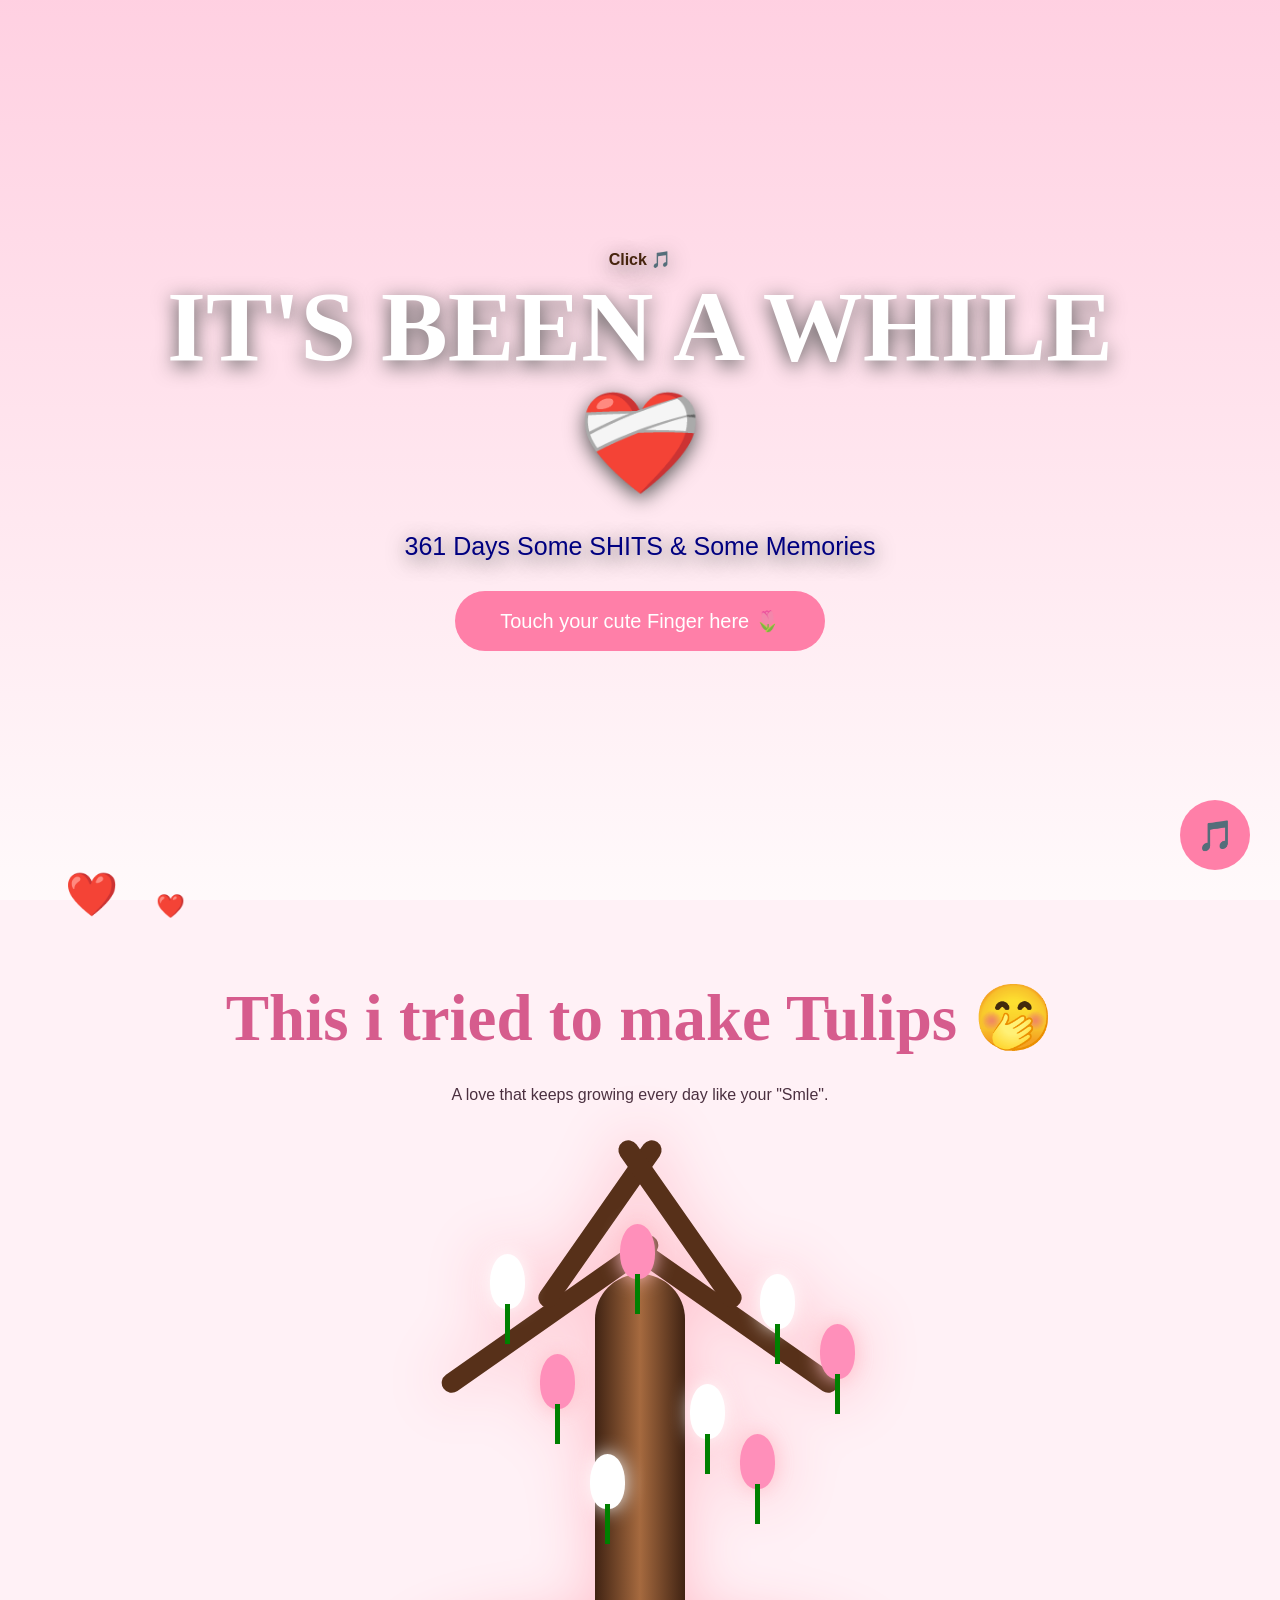
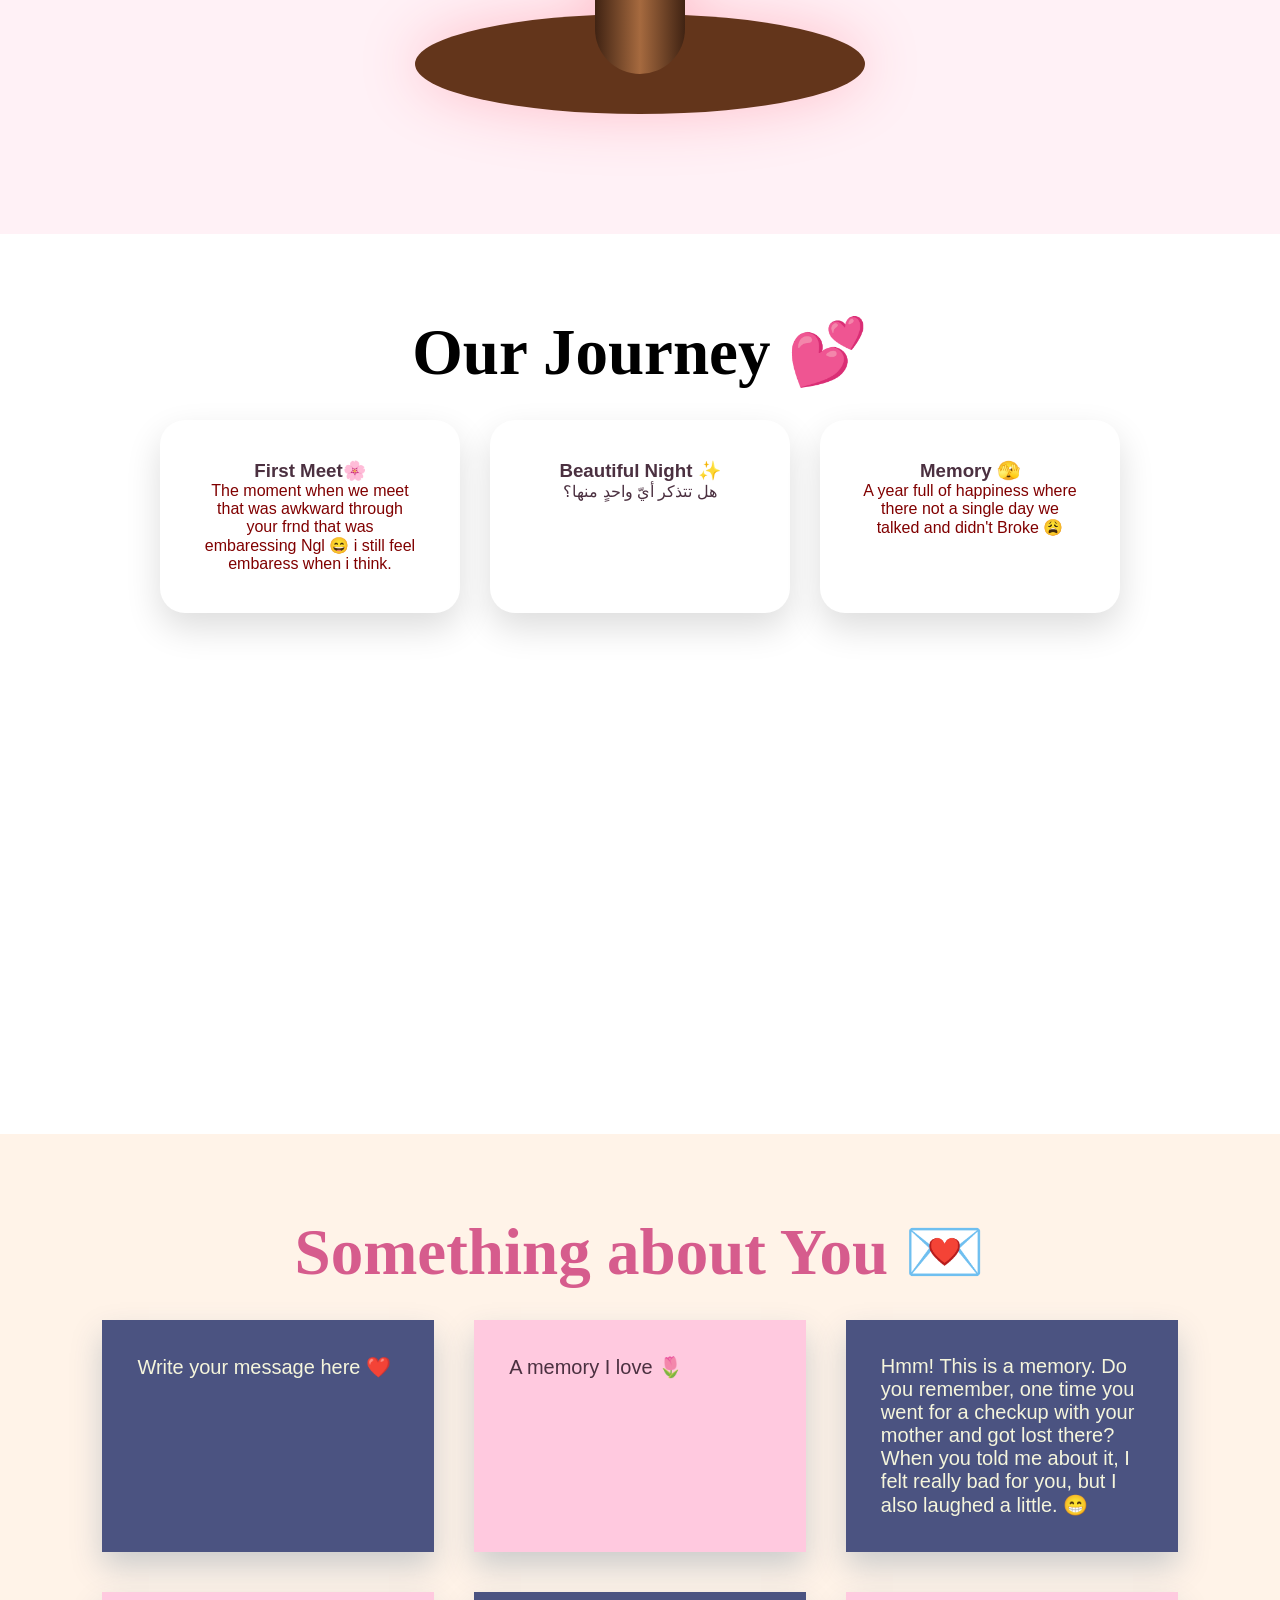
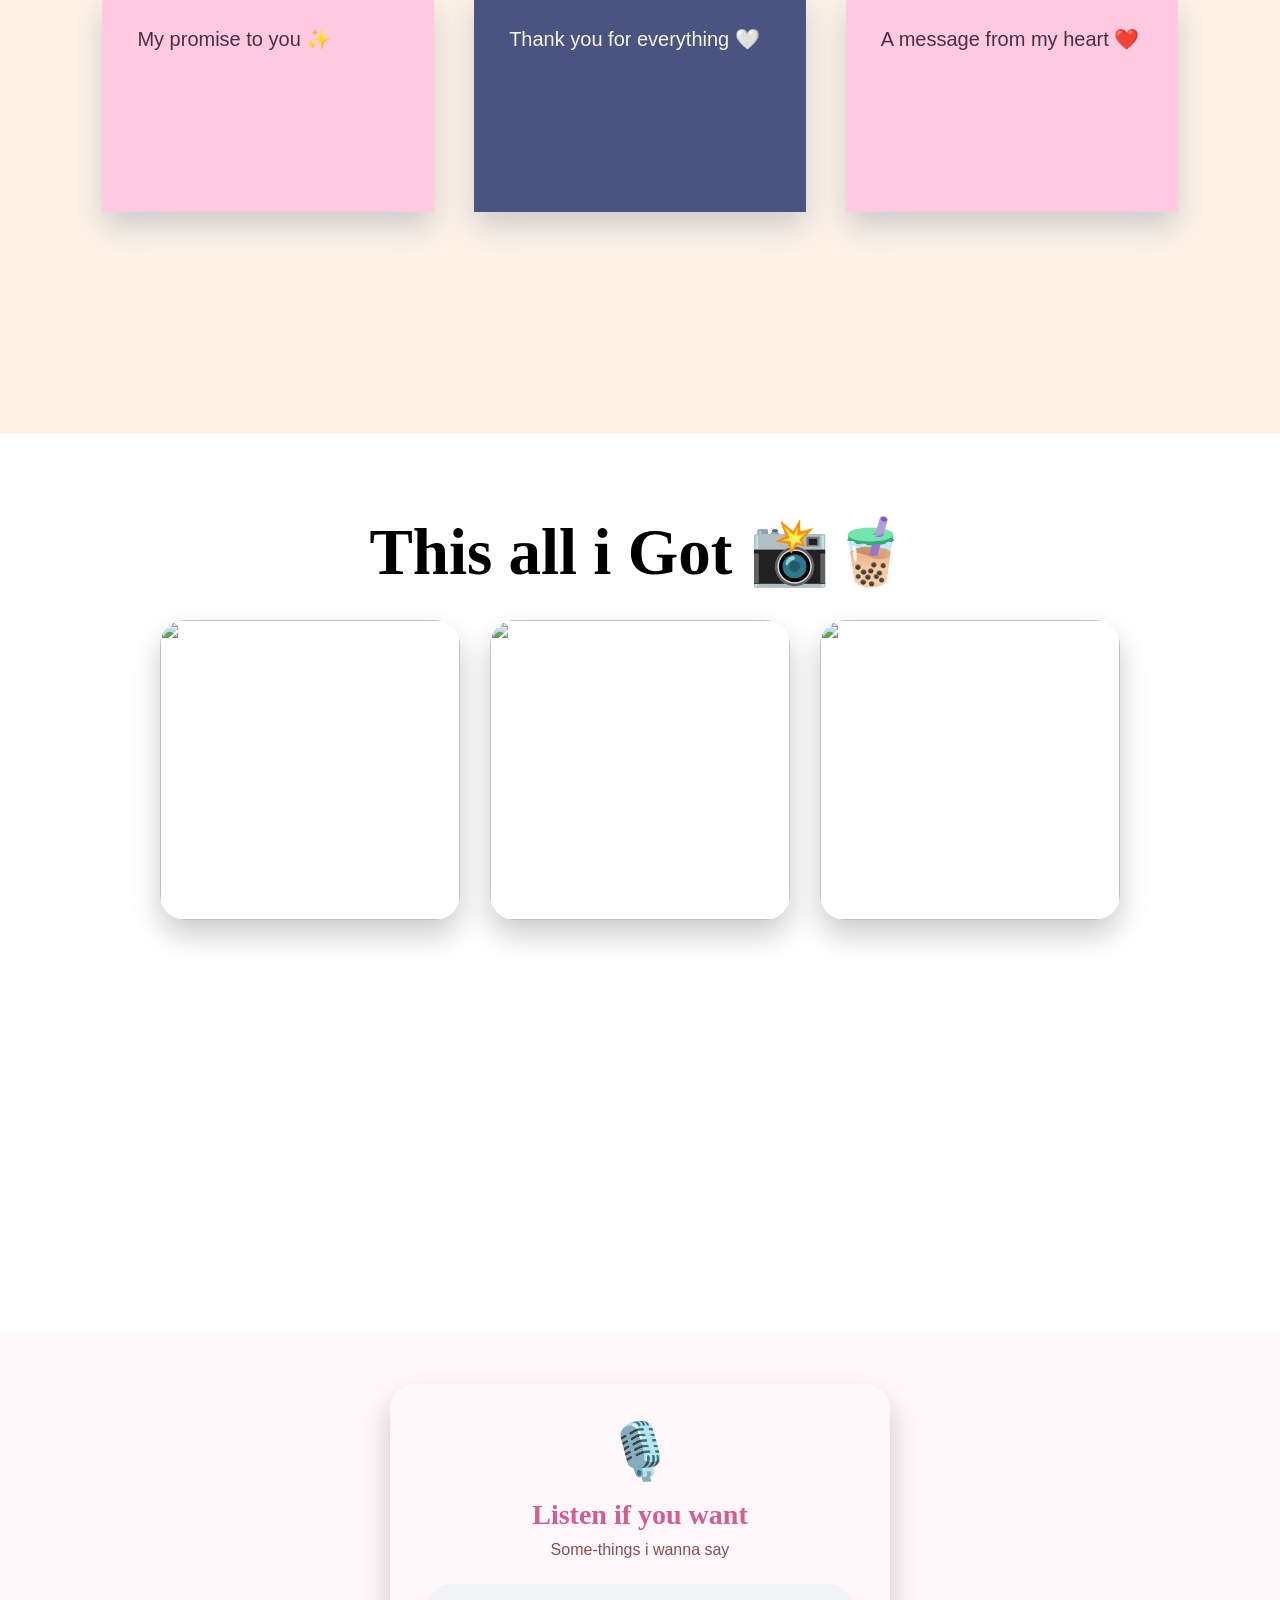
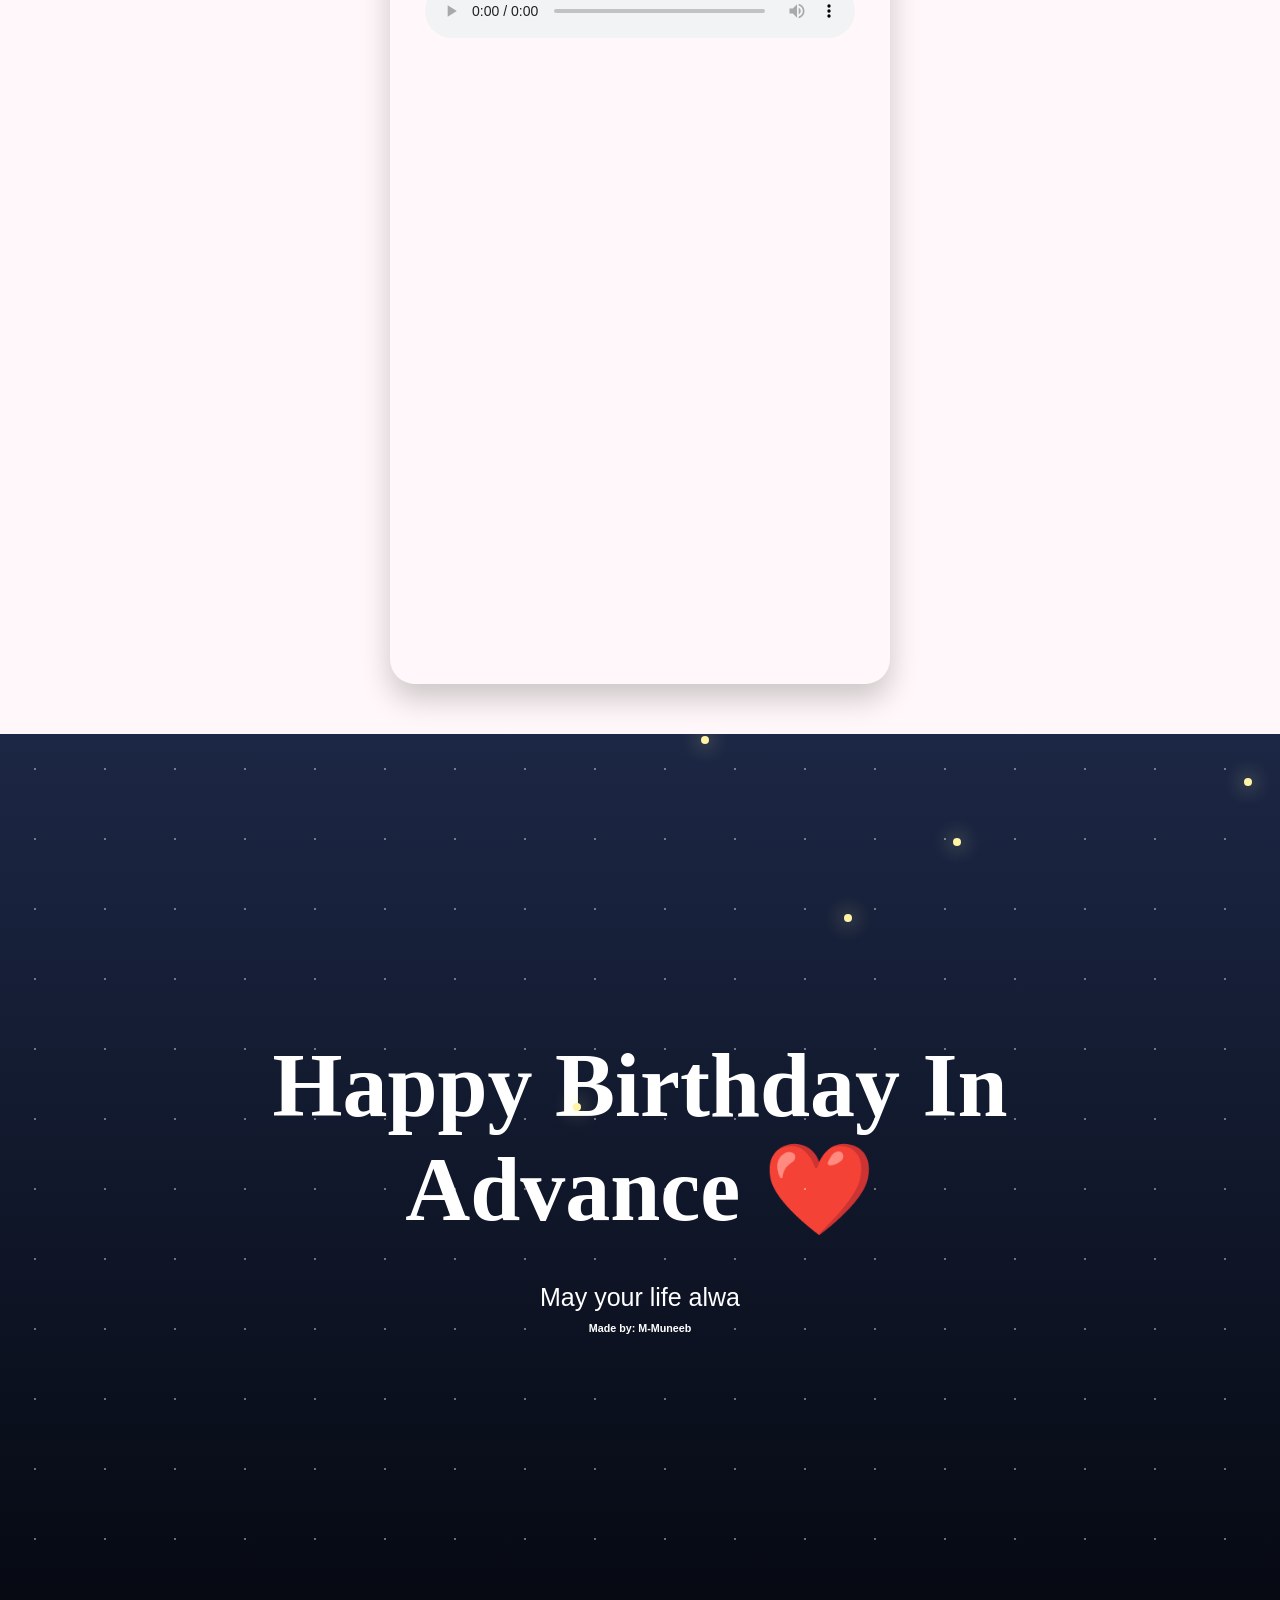
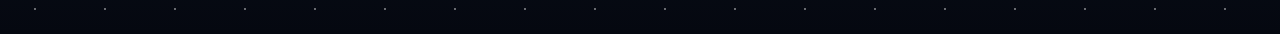
==== index.html @ 6802b2a0 "Add files via upload" ====
<!DOCTYPE html>
<html lang="en">

<head>

<meta charset="UTF-8">
<meta name="viewport" content="width=device-width, initial-scale=1.0">

<title>YOU'were MY 🫀</title>

<link rel="stylesheet" href="style.css">

</head>


<body>


<div class="petals"></div>



<section class="hero">

<div class="hero-text">
    <h4 style="color: rgb(70, 36, 13);">Click 🎵 </h4>

<h1>
IT'S BEEN A WHILE ❤️‍🩹
</h1>

<p style="color: navy;">
361 Days Some SHITS & Some Memories
</p>

<button onclick="scrollTree()">
Touch your cute Finger here 🌷
</button>

</div>

</section>





<section class="tree-section" id="tree">


<h2>
This i tried to make Tulips 🤭
</h2>

<p>
A love that keeps growing every day like your "Smle".
</p>



<div class="tree">


<div class="roots"></div>

<div class="trunk"></div>


<div class="branch b1"></div>
<div class="branch b2"></div>
<div class="branch b3"></div>
<div class="branch b4"></div>




<div class="tulips">

<div class="tulip white"></div>
<div class="tulip pink"></div>
<div class="tulip white"></div>
<div class="tulip pink"></div>
<div class="tulip white"></div>
<div class="tulip pink"></div>
<div class="tulip white"></div>
<div class="tulip pink"></div>




</div>


</div>


</section>





<section class="story">


<h2 style="color: black;">
Our Journey 💕
</h2>


<div class="cards">


<div class="card">

<h3>
First Meet🌸
</h3>

<p style="color: maroon;">
The moment when we meet that was awkward through your frnd that was embaressing Ngl 😄 i still feel embaress when i think. 
</p>

</div>



<div class="card">

<h3>
Beautiful Night ✨
</h3>

<p>
هل تتذكر أيّ واحدٍ منها؟
</p>

</div>



<div class="card">

<h3>
Memory 🫣
</h3>

<p style="color: maroon;">
A year full of happiness where there not a single day we talked and didn't Broke 😩
</p>

</div>


</div>


</section>







<section class="notes">


<h2>
Something about You 💌
</h2>



<div class="notes-area">


<div style="color: beige;" class="note" contenteditable="true">
Write your message here ❤️
</div>


<div class="note" contenteditable="true">
A memory I love 🌷
</div>


<div style="color: beige;" class="note" contenteditable="true">
Hmm! This is a memory. Do you remember, one time you went for a checkup with your mother and got lost there? When you told me about it, I felt really bad for you, but I also laughed a little.
😁
</div>


<div class="note" contenteditable="true">
My promise to you ✨
</div>


<div style="color: beige;" class="note" contenteditable="true">
Thank you for everything 🤍
</div>


<div class="note" contenteditable="true">
A message from my heart ❤️
</div>



</div>



</section>







<section class="gallery">


<h2 style="color:black ;">
This all i Got 📸🧋
</h2>


<div class="photos">


<img src="D:\PDF\me.3.png">

<img src="D:\PDF\me.1.png">

<img src="D:\PDF\me.2.png">


</div>


</section>

<section class="voice-card">
    <div class="voice-icon">🎙️</div>
    <h2>Listen if you want</h2>
    <p>Some-things i wanna say</p>

    <audio controls>
        <source src="D:\PDF\zip.mp3.mp4">
        Your browser does not support audio playback.
    </audio>
</section>





<section class="ending">


<h2>
Happy Birthday In Advance ❤️
</h2>


<p>
May your life always filled with
happiness and Growing. Gooodbye
</p>



<h6>Made by: M-Muneeb</h6>


</section>





<audio id="music" src="C:\Users\mmune\Downloads\A Man Without Love LYRICS Video Engelbert Humperdinck 1968 Moon Knight Episode 1.mp3"></audio>


<button class="music-btn" onclick="playMusic()">
🎵
</button>



<script src="script.js"></script>



</body>

</html>
---- style.css ----
*{
margin:0;
padding:0;
box-sizing:border-box;
}


html{
scroll-behavior:smooth;
}


body{

font-family:Arial,sans-serif;

background:#fff7f9;

color:#4b3040;

overflow-x:hidden;

}



section{

min-height:100vh;

padding:80px 8%;

position:relative;

overflow:hidden;

}



h1,h2{

font-family:cursive;

}



h2{

font-size:65px;

text-align:center;

color:#d65c8d;

margin-bottom:30px;

}






/* HERO */


.hero{

height:100vh;

display:flex;

align-items:center;

justify-content:center;

text-align:center;

background:

linear-gradient(
rgba(255,150,190,.4),
rgba(255,255,255,.3)
),

url("images/bg.jpg");

background-size:cover;

background-position:center;

}



.hero-text{

color:white;

text-shadow:0 5px 20px #555;

}



.hero h1{

font-size:100px;

}



.hero p{

font-size:25px;

margin:30px;

}



.hero button{

padding:18px 45px;

border:none;

border-radius:50px;

background:#ff7fa8;

color:white;

font-size:20px;

cursor:pointer;

}





/* TREE */


.tree-section{

background:#fff1f6;

text-align:center;

}



.tree{

width:600px;

height:650px;

margin:auto;

position:relative;

}




.trunk{

position:absolute;

bottom:80px;

left:50%;

transform:translateX(-50%);

width:90px;

height:400px;

background:

linear-gradient(
90deg,
#402313,
#a66a3f,
#402313
);

border-radius:50px;

}



.roots{

position:absolute;

bottom:40px;

left:50%;

transform:translateX(-50%);

width:450px;

height:100px;

background:#63351b;

border-radius:50%;

}





.branch{

position:absolute;

height:20px;

background:#573019;

border-radius:20px;

}



.b1{

width:260px;

left:80px;

bottom:430px;

transform:rotate(-35deg);

}



.b2{

width:260px;

right:80px;

bottom:430px;

transform:rotate(35deg);

}



.b3{

width:200px;

left:160px;

bottom:520px;

transform:rotate(-55deg);

}



.b4{

width:200px;

right:160px;

bottom:520px;

transform:rotate(55deg);

}






/* TULIPS */


.tulips .tulip{

position:absolute;

width:35px;

height:55px;

border-radius:

50% 50% 45% 45%;

animation:bloom 3s infinite alternate;

}



.tulip::after{

content:"";

position:absolute;

bottom:-35px;

left:15px;

height:40px;

width:5px;

background:green;

}





.white{

background:white;

box-shadow:0 0 20px white;

}



.pink{

background:#ff8fba;

box-shadow:0 0 20px pink;

}





.tulip:nth-child(1){

top:150px;

left:150px;

}


.tulip:nth-child(2){

top:120px;

left:280px;

}


.tulip:nth-child(3){

top:170px;

left:420px;

}


.tulip:nth-child(4){

top:250px;

left:200px;

}


.tulip:nth-child(5){

top:280px;

left:350px;

}


.tulip:nth-child(6){

top:220px;

left:480px;

}


.tulip:nth-child(7){

top:350px;

left:250px;

}


.tulip:nth-child(8){

top:330px;

left:400px;

}





@keyframes bloom{

from{

transform:scale(.7);

}

to{

transform:scale(1.15);

}

}






/* STORY */


.story{

background:white;

}



.cards{

display:flex;

justify-content:center;

gap:30px;

flex-wrap:wrap;

}



.card{

width:300px;

padding:40px;

background:#fff;

border-radius:25px;

box-shadow:0 15px 35px #ddd;

text-align:center;

}





/* NOTES */


.notes{

background:#fff3e8;

}



.notes-area{

display:grid;

grid-template-columns:repeat(3,1fr);

gap:40px;

}



.note{

min-height:220px;

padding:35px;

background:#4b5381;

font-size:20px;

box-shadow:0 15px 30px #cccccc;

transform:rotate(-3deg);

}



.note:nth-child(even){

background:#ffc9df;

transform:rotate(3deg);

}






/* GALLERY */


.gallery{

background:white;

}



.photos{

display:flex;

justify-content:center;

gap:30px;

flex-wrap:wrap;

}



.photos img{

width:300px;

height:300px;

object-fit:cover;

border-radius:25px;

box-shadow:0 15px 30px #ccc;

}






/* ENDING */


.ending{

background:

linear-gradient(
#1c2745,
#050810
);

color:white;

display:flex;

flex-direction:column;

align-items:center;

justify-content:center;

text-align:center;

}



.ending h2{

color:white;

font-size:90px;

}



.ending p{
  

font-size:25px;

max-width:800px;

line-height:2;

}

.ending p1{
   color:rgb(116, 62, 62) ;

font-size:25px;

max-width:800px;

line-height:2;

}





.music-btn{

position:fixed;

bottom:30px;

right:30px;

width:70px;

height:70px;

border:none;

border-radius:50%;

background:#ff7fa8;

color:white;

font-size:30px;

cursor:pointer;

}



@media(max-width:700px){


.hero h1{

font-size:55px;

}


.tree{

transform:scale(.7);

}


.notes-area{

grid-template-columns:1fr;

}


}
/* =========================
PART 5 — EXTRA EFFECT CSS
PASTE AT END OF style.css
========================= */


.petal{

position:fixed;

top:-30px;

width:20px;

height:25px;

background:

linear-gradient(
135deg,
#ffffff,
#ff9fc5
);

border-radius:

80% 20% 80% 20%;

z-index:20;

pointer-events:none;

animation:

fallPetal linear forwards;

}



@keyframes fallPetal{


0%{

transform:

translateY(-50px)
rotate(0deg);

opacity:1;

}



100%{

transform:

translateY(110vh)
rotate(720deg);

opacity:0;

}


}






@keyframes heartUp{


0%{

transform:

translateY(0)
scale(.5);

opacity:0;

}



20%{

opacity:1;

}



100%{

transform:

translateY(-110vh)
scale(1.5);

opacity:0;

}


}






.card:hover{

transform:

translateY(-15px)
scale(1.05);

transition:.5s;

}





.note:hover{

transform:

translateY(-15px)
rotate(0deg);

transition:.5s;

}





.photos img:hover{

transform:

scale(1.08);

transition:.5s;

box-shadow:

0 0 40px pink;

}





.tree{

animation:

treeMove 5s infinite alternate;

transform-origin:bottom;

}



@keyframes treeMove{


from{

transform:rotate(-1deg);

}



to{

transform:rotate(1deg);

}


}






.ending h2{

animation:

glowText 3s infinite;

}



@keyframes glowText{


0%{

text-shadow:

0 0 10px pink;

}



50%{

text-shadow:

0 0 40px white,
0 0 70px pink;

}



100%{

text-shadow:

0 0 10px pink;

}


}





.hero button{

animation:

pulse 2s infinite;

}



@keyframes pulse{


0%{

box-shadow:

0 0 0 0 rgba(255,120,160,.7);

}



70%{

box-shadow:

0 0 0 25px rgba(255,120,160,0);

}



100%{

box-shadow:

0 0 0 0 rgba(255,120,160,0);

}


}
/* =========================
PART 7 — GALLERY + ROMANTIC EFFECT CSS
PASTE AT END OF style.css
========================= */



.image-viewer{

position:fixed;

top:0;

left:0;

width:100%;

height:100%;

background:

rgba(0,0,0,.85);

display:flex;

align-items:center;

justify-content:center;

z-index:1000;

}



.image-viewer img{

max-width:80%;

max-height:80%;

border-radius:30px;

box-shadow:

0 0 50px pink;

animation:

zoomImage .5s;

}



.image-viewer span{

position:absolute;

top:40px;

right:50px;

font-size:50px;

color:white;

cursor:pointer;

}





@keyframes zoomImage{


from{

transform:scale(.5);

opacity:0;

}



to{

transform:scale(1);

opacity:1;

}


}








/* =========================
   FIREFLY EFFECT
========================= */


.firefly{

position:absolute;

width:8px;

height:8px;

background:#fff3a6;

border-radius:50%;

box-shadow:

0 0 20px #fff3a6;

animation:

fly 6s infinite;

}



@keyframes fly{


0%{

transform:

translate(0,0);

opacity:.2;

}



50%{

opacity:1;

}



100%{

transform:

translate(100px,-200px);

opacity:0;

}


}








/* =========================
   STARS
========================= */


.ending::before{

content:"";

position:absolute;

inset:0;

background-image:

radial-gradient(
white 1px,
transparent 1px
);

background-size:

70px 70px;

opacity:.4;

animation:

stars 20s linear infinite;

}



@keyframes stars{


from{

background-position:0 0;

}



to{

background-position:300px 300px;

}


}






/* =========================
   MOBILE GALLERY
========================= */


@media(max-width:700px){


.image-viewer img{

max-width:95%;

}



.image-viewer span{

right:20px;

top:20px;

font-size:35px;

}


}
.voice-card {
    width: 80%;
    max-width: 500px;
    margin: 50px auto;
    padding: 35px;
    text-align: center;

    background: linear-gradient(135deg, z#33ad4d, #508541);
    color: rgb(131, 58, 58);

    border-radius: 25px;
    box-shadow: 0 15px 30px rgba(0,0,0,0.2);

    transition: transform 0.3s ease;
}

.voice-card:hover {
    transform: translateY(-8px);
}

.voice-icon {
    font-size: 55px;
    margin-bottom: 15px;
}

.voice-card h2 {
    font-size: 28px;
    margin-bottom: 10px;
}

.voice-card p {
    font-size: 16px;
    opacity: 0.9;
    margin-bottom: 25px;
}

.voice-card audio {
    width: 100%;
    border-radius: 15px;
}
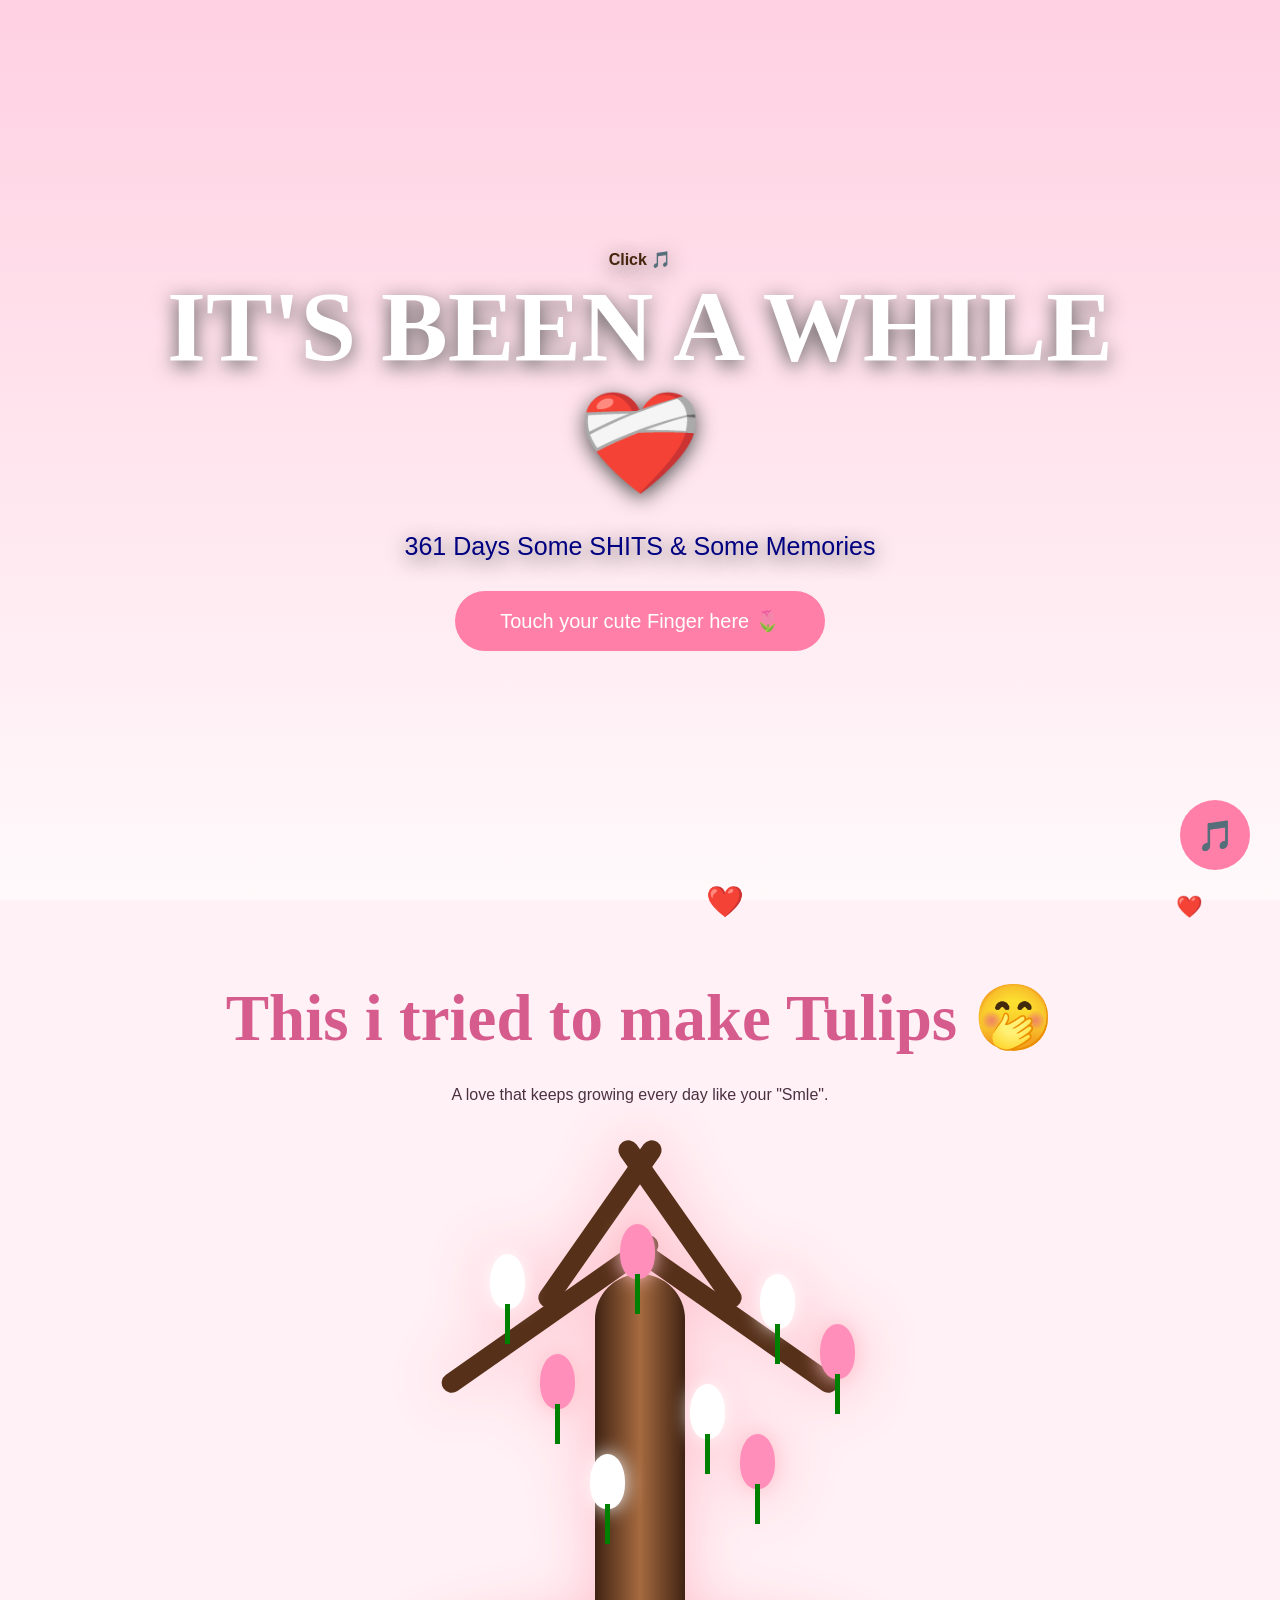
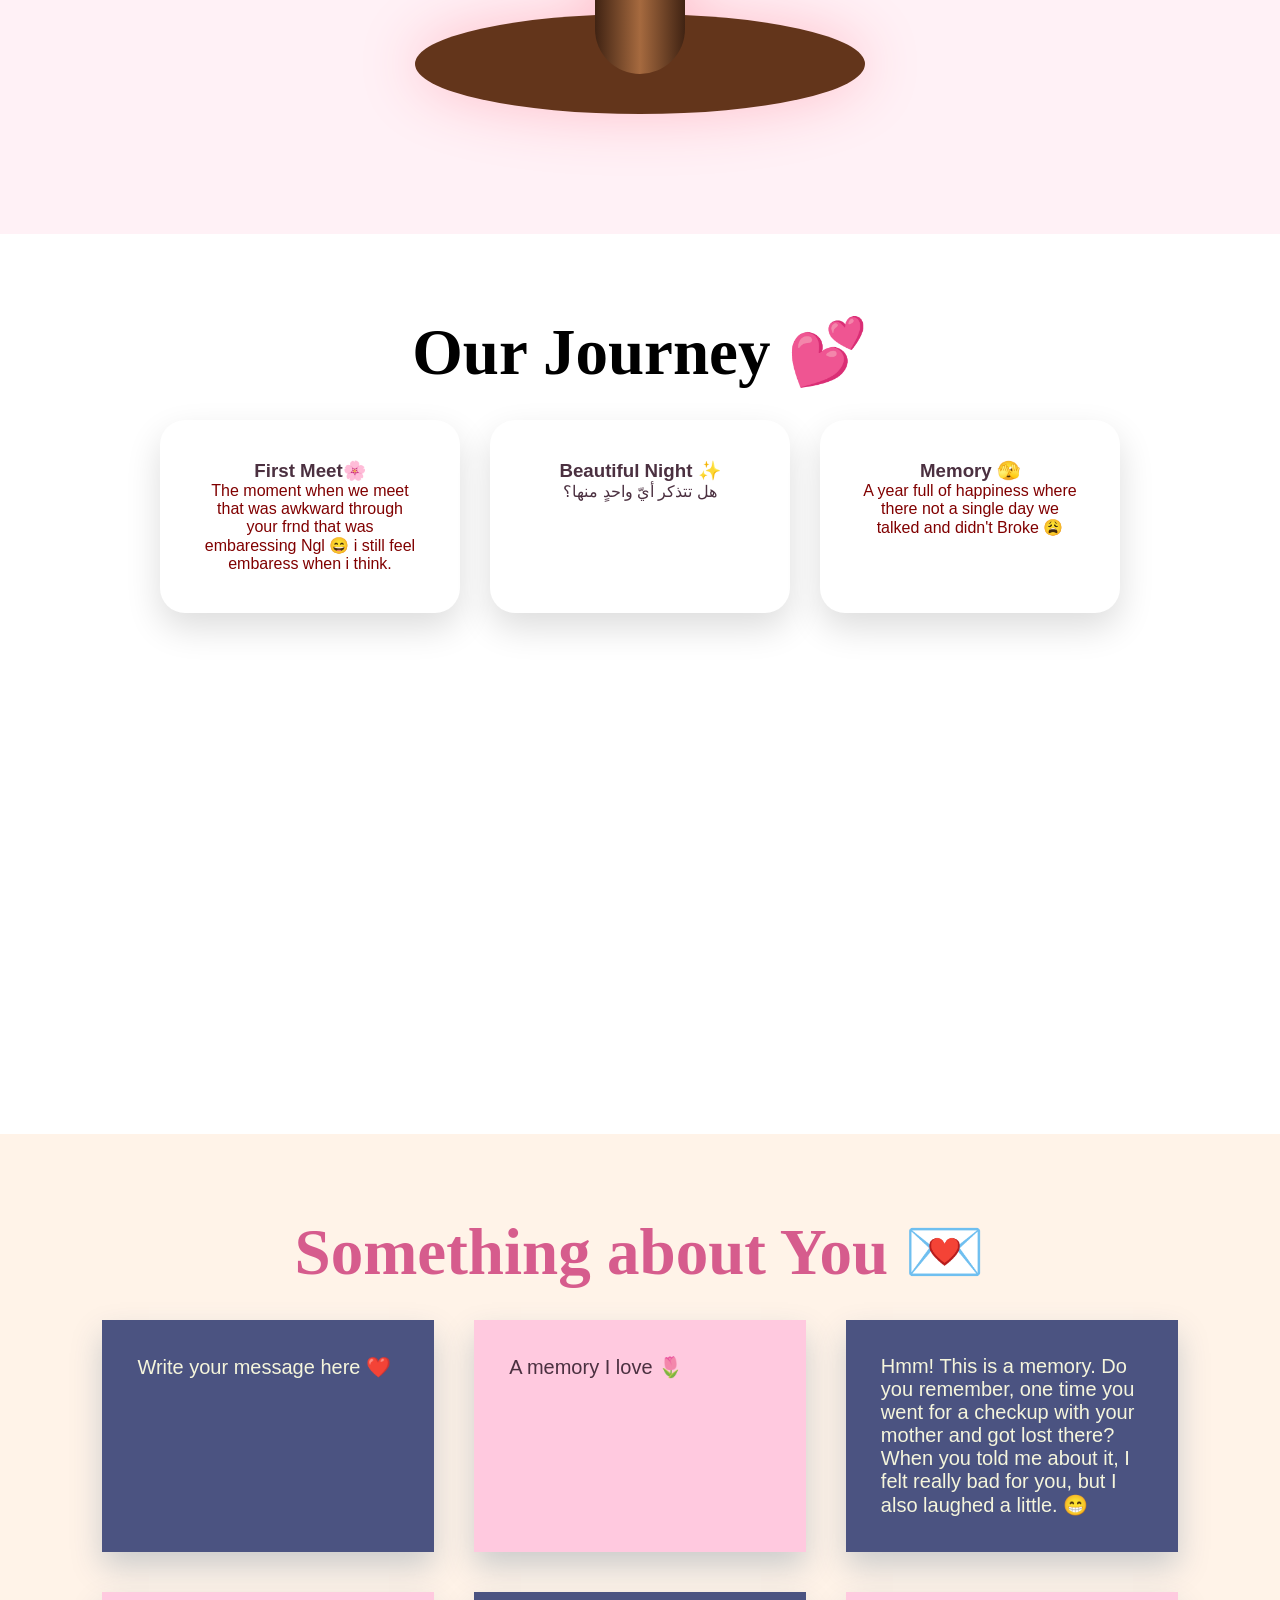
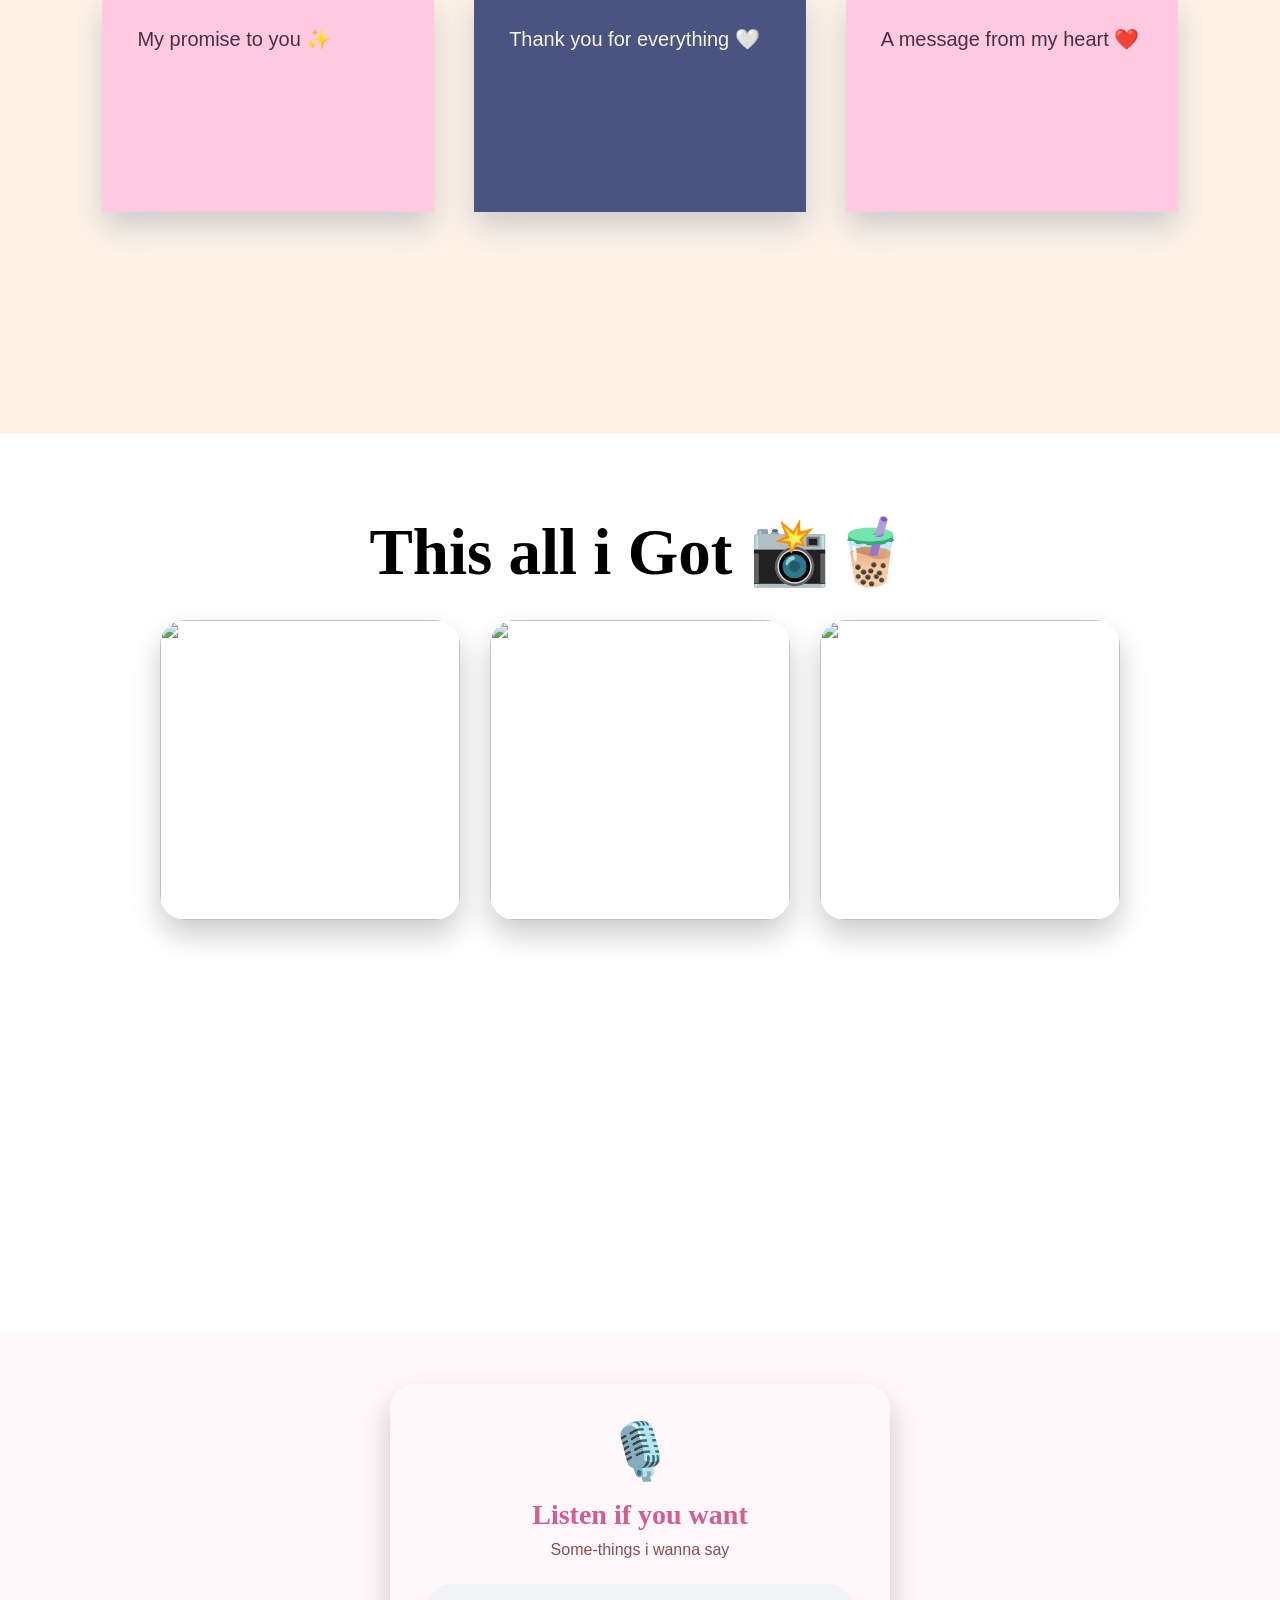
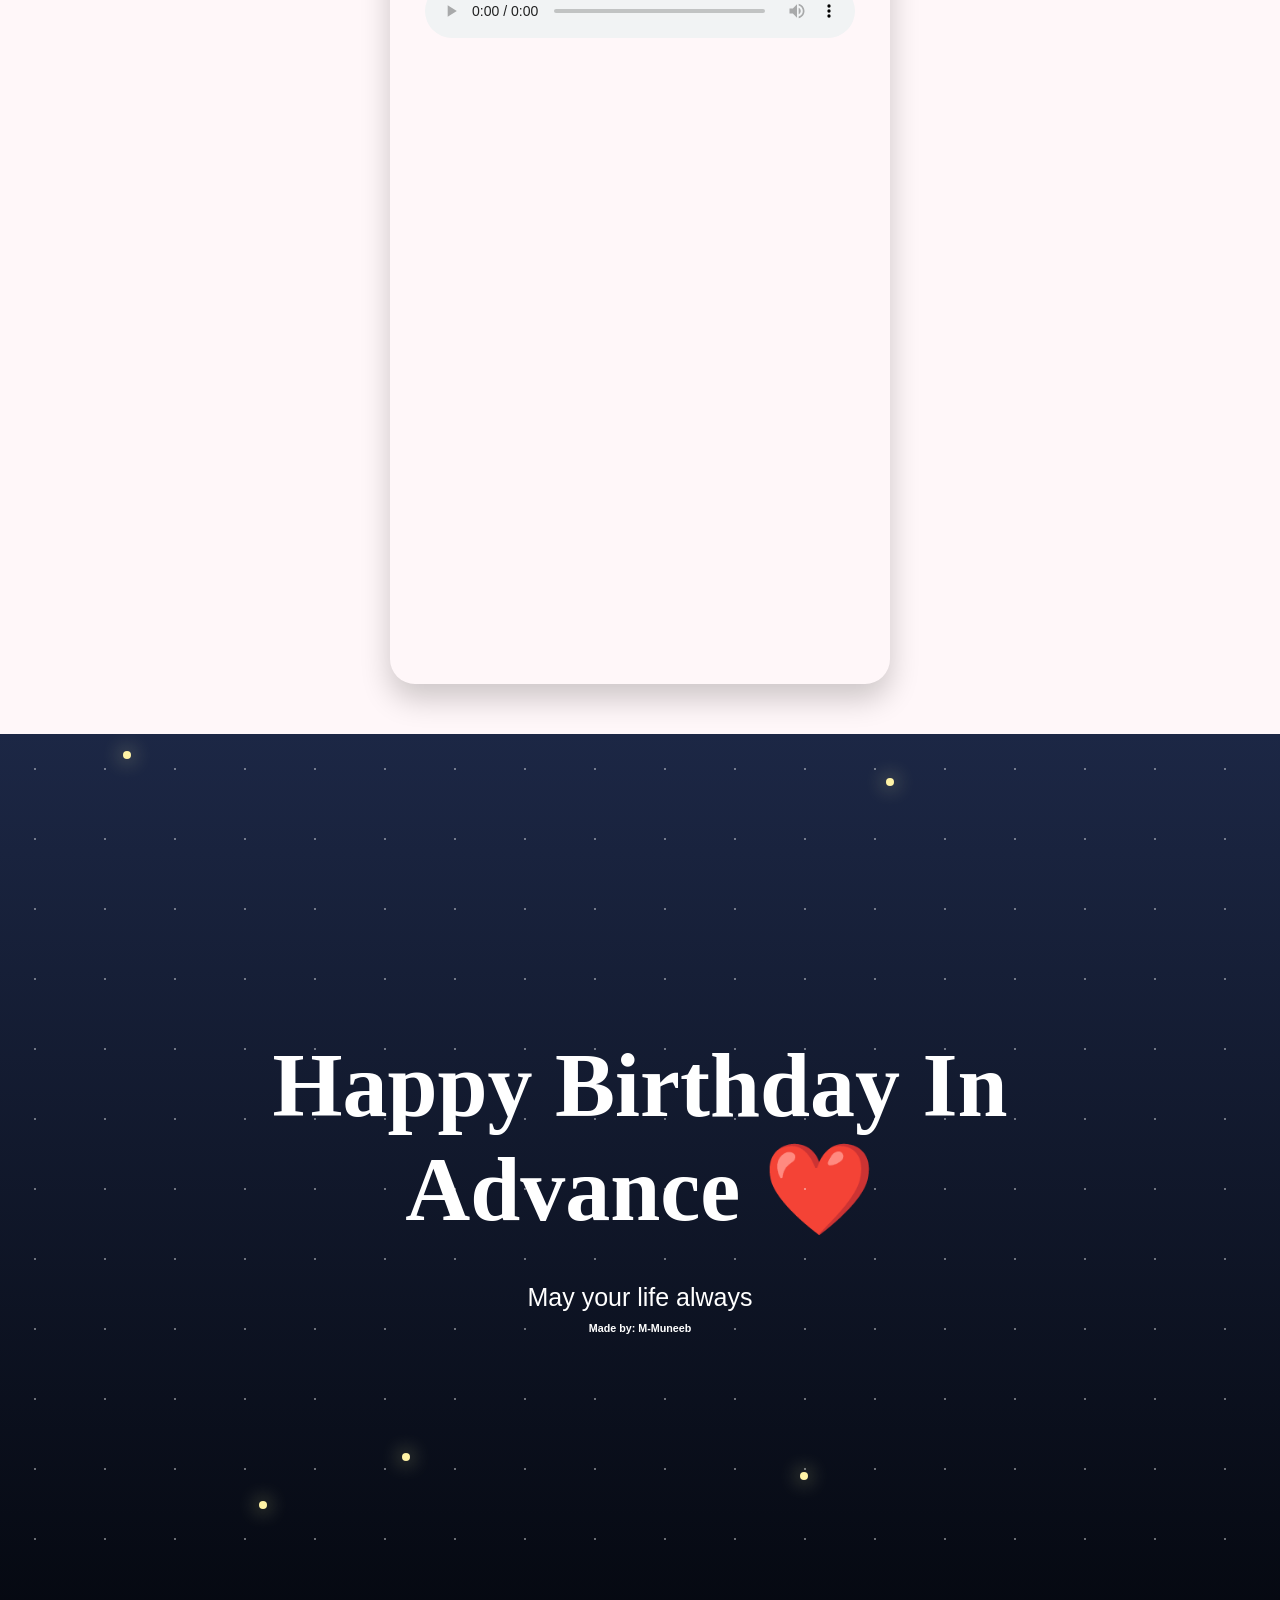
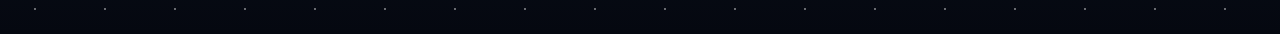
==== commit c7a709a4: "Add files via upload" ====
--- a/index.html
+++ b/index.html
@@ -1,299 +1,299 @@
-<!DOCTYPE html>
-<html lang="en">
-
-<head>
-
-<meta charset="UTF-8">
-<meta name="viewport" content="width=device-width, initial-scale=1.0">
-
-<title>YOU'were MY 🫀</title>
-
-<link rel="stylesheet" href="style.css">
-
-</head>
-
-
-<body>
-
-
-<div class="petals"></div>
-
-
-
-<section class="hero">
-
-<div class="hero-text">
-    <h4 style="color: rgb(70, 36, 13);">Click 🎵 </h4>
-
-<h1>
-IT'S BEEN A WHILE ❤️‍🩹
-</h1>
-
-<p style="color: navy;">
-361 Days Some SHITS & Some Memories
-</p>
-
-<button onclick="scrollTree()">
-Touch your cute Finger here 🌷
-</button>
-
-</div>
-
-</section>
-
-
-
-
-
-<section class="tree-section" id="tree">
-
-
-<h2>
-This i tried to make Tulips 🤭
-</h2>
-
-<p>
-A love that keeps growing every day like your "Smle".
-</p>
-
-
-
-<div class="tree">
-
-
-<div class="roots"></div>
-
-<div class="trunk"></div>
-
-
-<div class="branch b1"></div>
-<div class="branch b2"></div>
-<div class="branch b3"></div>
-<div class="branch b4"></div>
-
-
-
-
-<div class="tulips">
-
-<div class="tulip white"></div>
-<div class="tulip pink"></div>
-<div class="tulip white"></div>
-<div class="tulip pink"></div>
-<div class="tulip white"></div>
-<div class="tulip pink"></div>
-<div class="tulip white"></div>
-<div class="tulip pink"></div>
-
-
-
-
-</div>
-
-
-</div>
-
-
-</section>
-
-
-
-
-
-<section class="story">
-
-
-<h2 style="color: black;">
-Our Journey 💕
-</h2>
-
-
-<div class="cards">
-
-
-<div class="card">
-
-<h3>
-First Meet🌸
-</h3>
-
-<p style="color: maroon;">
-The moment when we meet that was awkward through your frnd that was embaressing Ngl 😄 i still feel embaress when i think. 
-</p>
-
-</div>
-
-
-
-<div class="card">
-
-<h3>
-Beautiful Night ✨
-</h3>
-
-<p>
-هل تتذكر أيّ واحدٍ منها؟
-</p>
-
-</div>
-
-
-
-<div class="card">
-
-<h3>
-Memory 🫣
-</h3>
-
-<p style="color: maroon;">
-A year full of happiness where there not a single day we talked and didn't Broke 😩
-</p>
-
-</div>
-
-
-</div>
-
-
-</section>
-
-
-
-
-
-
-
-<section class="notes">
-
-
-<h2>
-Something about You 💌
-</h2>
-
-
-
-<div class="notes-area">
-
-
-<div style="color: beige;" class="note" contenteditable="true">
-Write your message here ❤️
-</div>
-
-
-<div class="note" contenteditable="true">
-A memory I love 🌷
-</div>
-
-
-<div style="color: beige;" class="note" contenteditable="true">
-Hmm! This is a memory. Do you remember, one time you went for a checkup with your mother and got lost there? When you told me about it, I felt really bad for you, but I also laughed a little.
-😁
-</div>
-
-
-<div class="note" contenteditable="true">
-My promise to you ✨
-</div>
-
-
-<div style="color: beige;" class="note" contenteditable="true">
-Thank you for everything 🤍
-</div>
-
-
-<div class="note" contenteditable="true">
-A message from my heart ❤️
-</div>
-
-
-
-</div>
-
-
-
-</section>
-
-
-
-
-
-
-
-<section class="gallery">
-
-
-<h2 style="color:black ;">
-This all i Got 📸🧋
-</h2>
-
-
-<div class="photos">
-
-
-<img src="D:\PDF\me.3.png">
-
-<img src="D:\PDF\me.1.png">
-
-<img src="D:\PDF\me.2.png">
-
-
-</div>
-
-
-</section>
-
-<section class="voice-card">
-    <div class="voice-icon">🎙️</div>
-    <h2>Listen if you want</h2>
-    <p>Some-things i wanna say</p>
-
-    <audio controls>
-        <source src="D:\PDF\zip.mp3.mp4">
-        Your browser does not support audio playback.
-    </audio>
-</section>
-
-
-
-
-
-<section class="ending">
-
-
-<h2>
-Happy Birthday In Advance ❤️
-</h2>
-
-
-<p>
-May your life always filled with
-happiness and Growing. Gooodbye
-</p>
-
-
-
-<h6>Made by: M-Muneeb</h6>
-
-
-</section>
-
-
-
-
-
-<audio id="music" src="C:\Users\mmune\Downloads\A Man Without Love LYRICS Video Engelbert Humperdinck 1968 Moon Knight Episode 1.mp3"></audio>
-
-
-<button class="music-btn" onclick="playMusic()">
-🎵
-</button>
-
-
-
-<script src="script.js"></script>
-
-
-
-</body>
-
+<!DOCTYPE html>
+<html lang="en">
+
+<head>
+
+<meta charset="UTF-8">
+<meta name="viewport" content="width=device-width, initial-scale=1.0">
+
+<title>YOU'were MY 🫀</title>
+
+<link rel="stylesheet" href="style.css">
+
+</head>
+
+
+<body>
+
+
+<div class="petals"></div>
+
+
+
+<section class="hero">
+
+<div class="hero-text">
+    <h4 style="color: rgb(70, 36, 13);">Click 🎵 </h4>
+
+<h1>
+IT'S BEEN A WHILE ❤️‍🩹
+</h1>
+
+<p style="color: navy;">
+361 Days Some SHITS & Some Memories
+</p>
+
+<button onclick="scrollTree()">
+Touch your cute Finger here 🌷
+</button>
+
+</div>
+
+</section>
+
+
+
+
+
+<section class="tree-section" id="tree">
+
+
+<h2>
+This i tried to make Tulips 🤭
+</h2>
+
+<p>
+A love that keeps growing every day like your "Smle".
+</p>
+
+
+
+<div class="tree">
+
+
+<div class="roots"></div>
+
+<div class="trunk"></div>
+
+
+<div class="branch b1"></div>
+<div class="branch b2"></div>
+<div class="branch b3"></div>
+<div class="branch b4"></div>
+
+
+
+
+<div class="tulips">
+
+<div class="tulip white"></div>
+<div class="tulip pink"></div>
+<div class="tulip white"></div>
+<div class="tulip pink"></div>
+<div class="tulip white"></div>
+<div class="tulip pink"></div>
+<div class="tulip white"></div>
+<div class="tulip pink"></div>
+
+
+
+
+</div>
+
+
+</div>
+
+
+</section>
+
+
+
+
+
+<section class="story">
+
+
+<h2 style="color: black;">
+Our Journey 💕
+</h2>
+
+
+<div class="cards">
+
+
+<div class="card">
+
+<h3>
+First Meet🌸
+</h3>
+
+<p style="color: maroon;">
+The moment when we meet that was awkward through your frnd that was embaressing Ngl 😄 i still feel embaress when i think. 
+</p>
+
+</div>
+
+
+
+<div class="card">
+
+<h3>
+Beautiful Night ✨
+</h3>
+
+<p>
+هل تتذكر أيّ واحدٍ منها؟
+</p>
+
+</div>
+
+
+
+<div class="card">
+
+<h3>
+Memory 🫣
+</h3>
+
+<p style="color: maroon;">
+A year full of happiness where there not a single day we talked and didn't Broke 😩
+</p>
+
+</div>
+
+
+</div>
+
+
+</section>
+
+
+
+
+
+
+
+<section class="notes">
+
+
+<h2>
+Something about You 💌
+</h2>
+
+
+
+<div class="notes-area">
+
+
+<div style="color: beige;" class="note" contenteditable="true">
+Write your message here ❤️
+</div>
+
+
+<div class="note" contenteditable="true">
+A memory I love 🌷
+</div>
+
+
+<div style="color: beige;" class="note" contenteditable="true">
+Hmm! This is a memory. Do you remember, one time you went for a checkup with your mother and got lost there? When you told me about it, I felt really bad for you, but I also laughed a little.
+😁
+</div>
+
+
+<div class="note" contenteditable="true">
+My promise to you ✨
+</div>
+
+
+<div style="color: beige;" class="note" contenteditable="true">
+Thank you for everything 🤍
+</div>
+
+
+<div class="note" contenteditable="true">
+A message from my heart ❤️
+</div>
+
+
+
+</div>
+
+
+
+</section>
+
+
+
+
+
+
+
+<section class="gallery">
+
+
+<h2 style="color:black ;">
+This all i Got 📸🧋
+</h2>
+
+
+<div class="photos">
+
+
+<img src="images/me.3.png">
+
+<img src="images/me.1.png">
+
+<img src="images/me.2.png">
+
+
+</div>
+
+
+</section>
+
+<section class="voice-card">
+    <div class="voice-icon">🎙️</div>
+    <h2>Listen if you want</h2>
+    <p>Some-things i wanna say</p>
+
+    <audio controls>
+        <source src="audio/voice_message.mp3">
+        Your browser does not support audio playback.
+    </audio>
+</section>
+
+
+
+
+
+<section class="ending">
+
+
+<h2>
+Happy Birthday In Advance ❤️
+</h2>
+
+
+<p>
+May your life always filled with
+happiness and Growing. Gooodbye
+</p>
+
+
+
+<h6>Made by: M-Muneeb</h6>
+
+
+</section>
+
+
+
+
+
+<audio id="music" src="audio/A Man Without Love LYRICS Video Engelbert Humperdinck 1968 Moon Knight Episode 1.mp3"></audio>
+
+
+<button class="music-btn" onclick="playMusic()">
+🎵
+</button>
+
+
+
+<script src="script.js"></script>
+
+
+
+</body>
+
 </html>
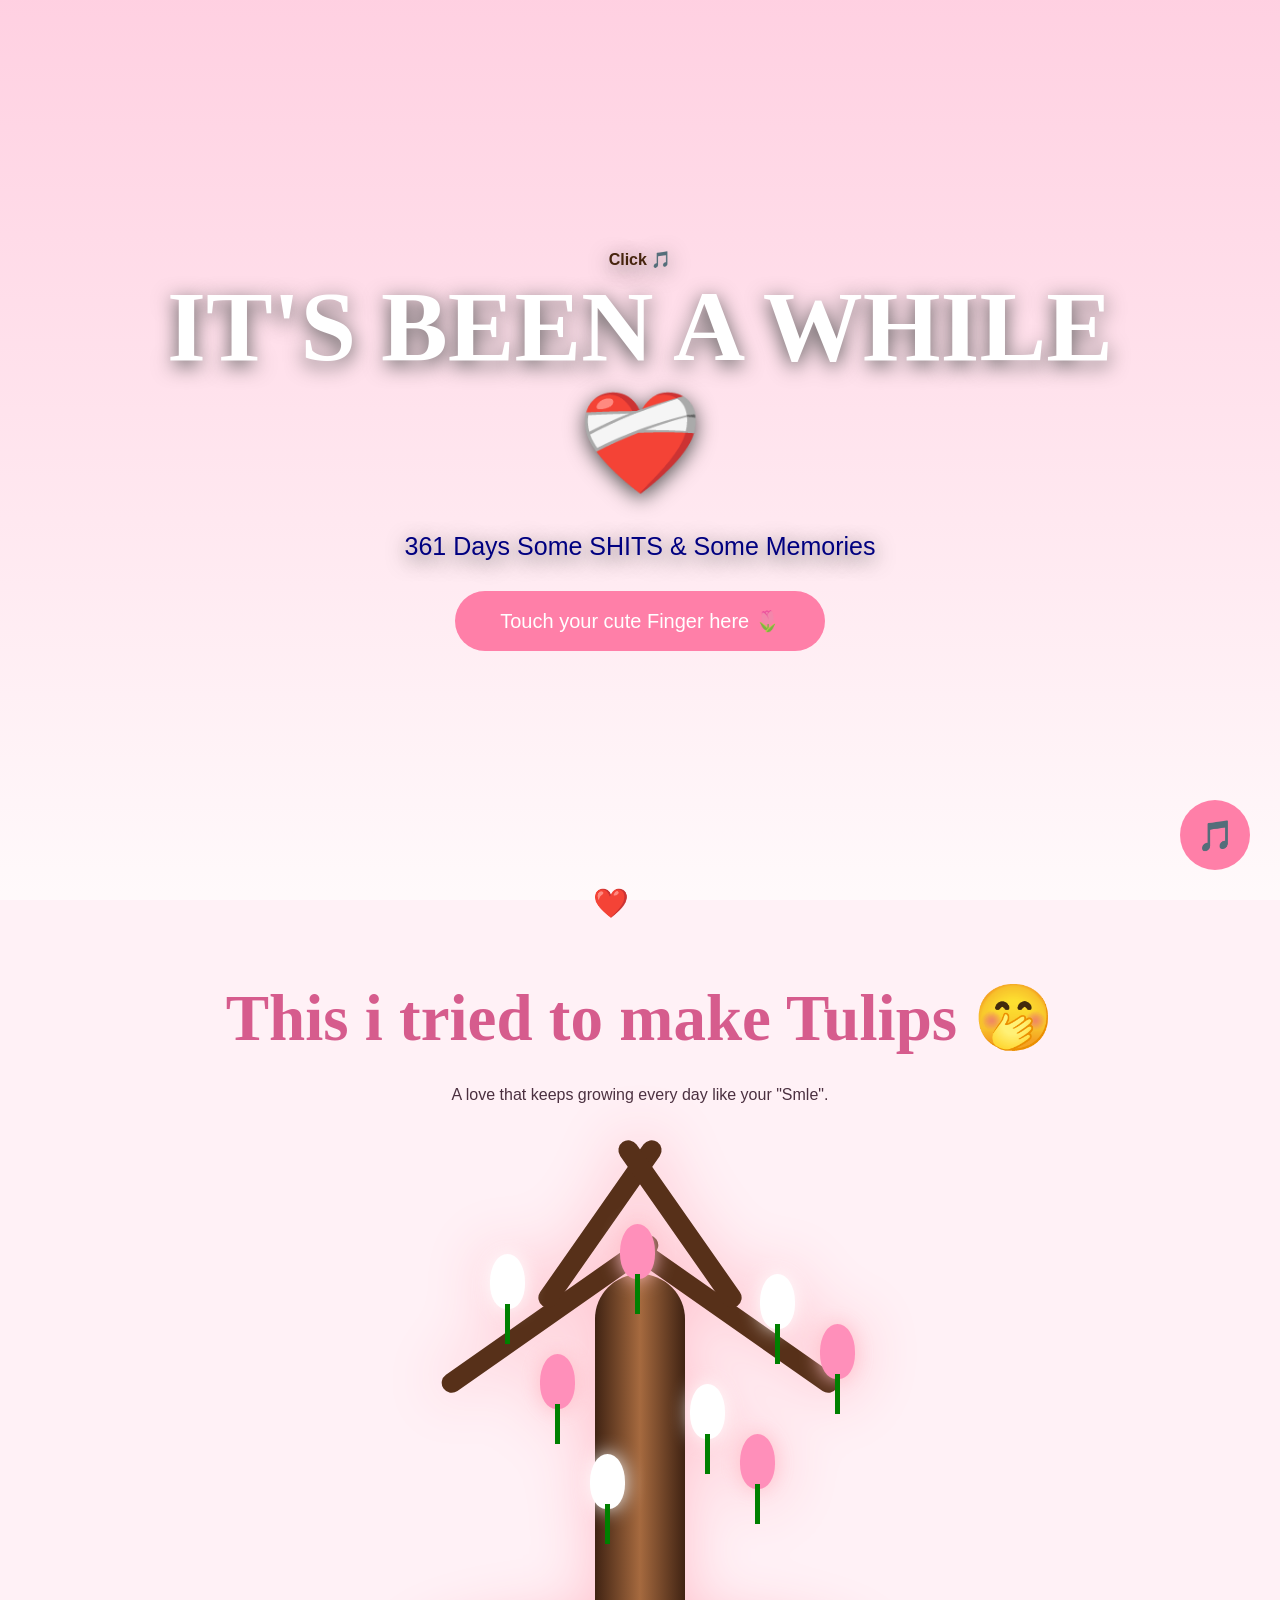
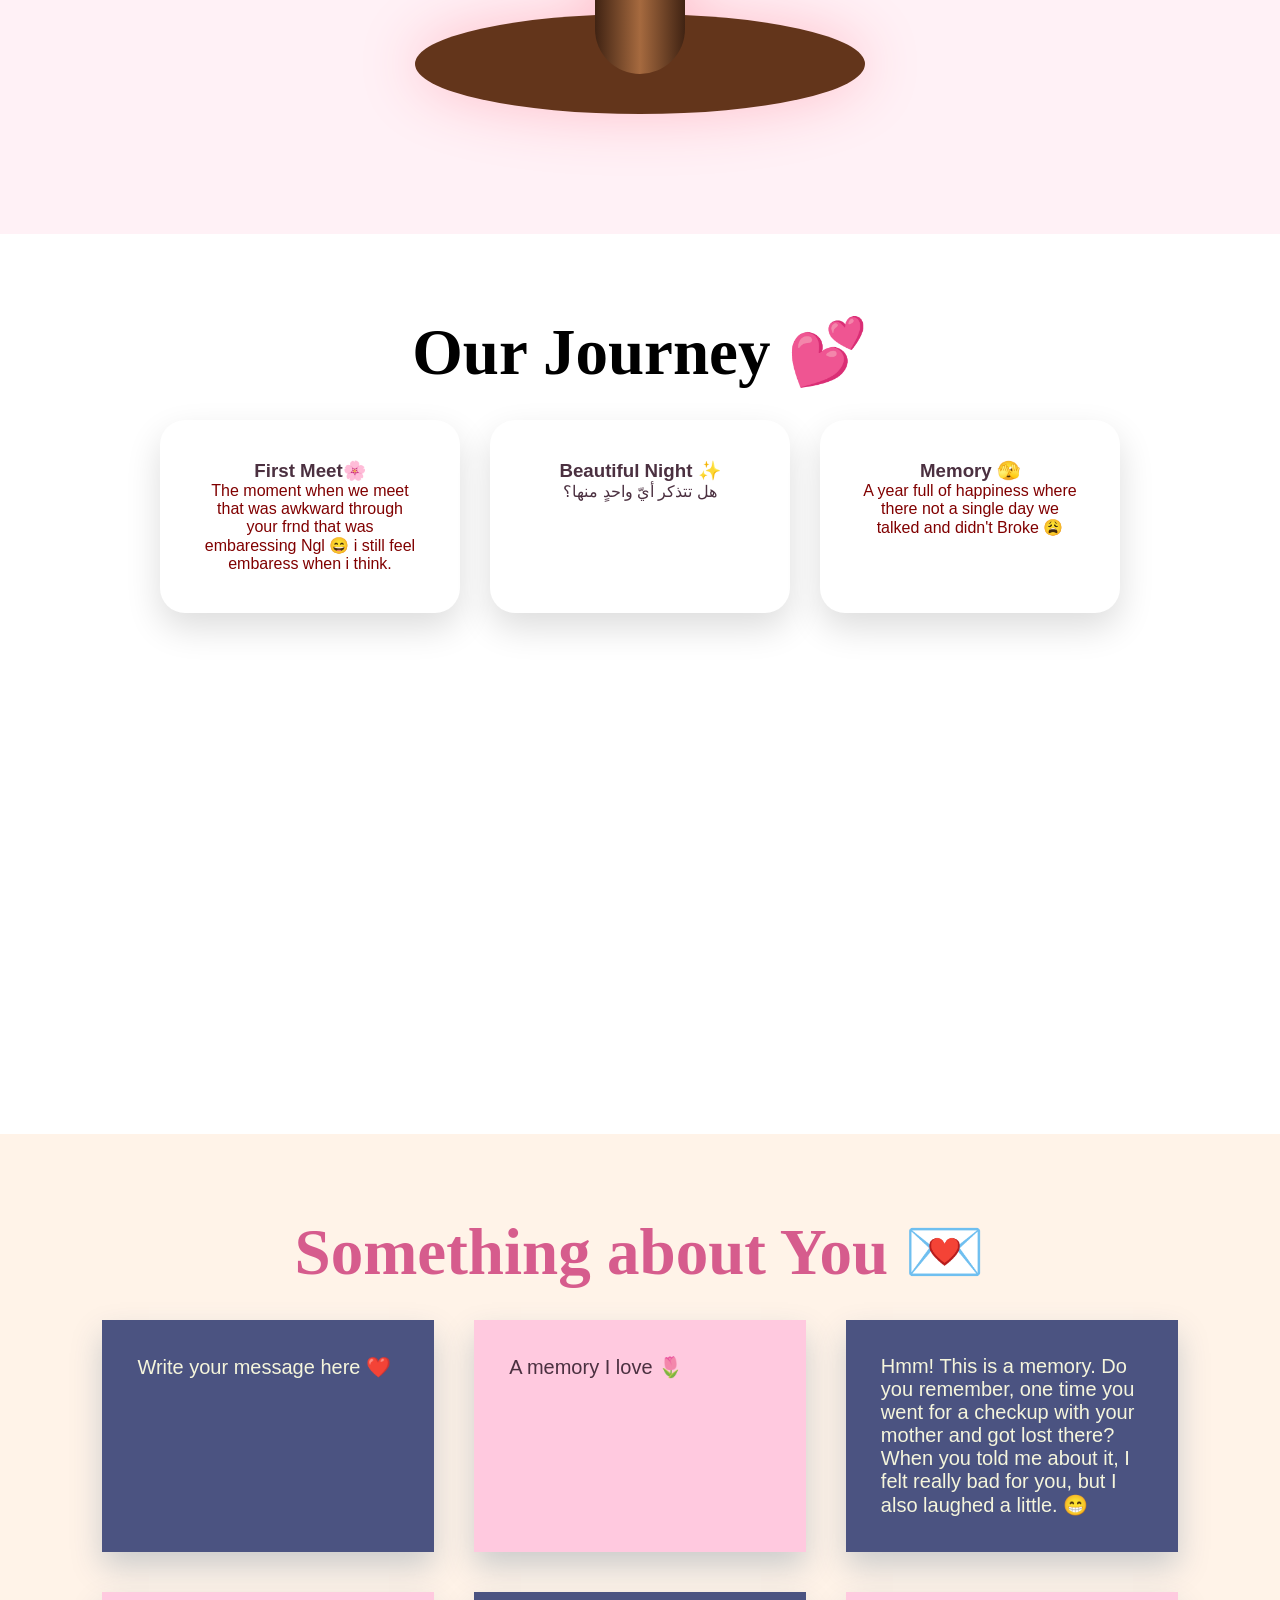
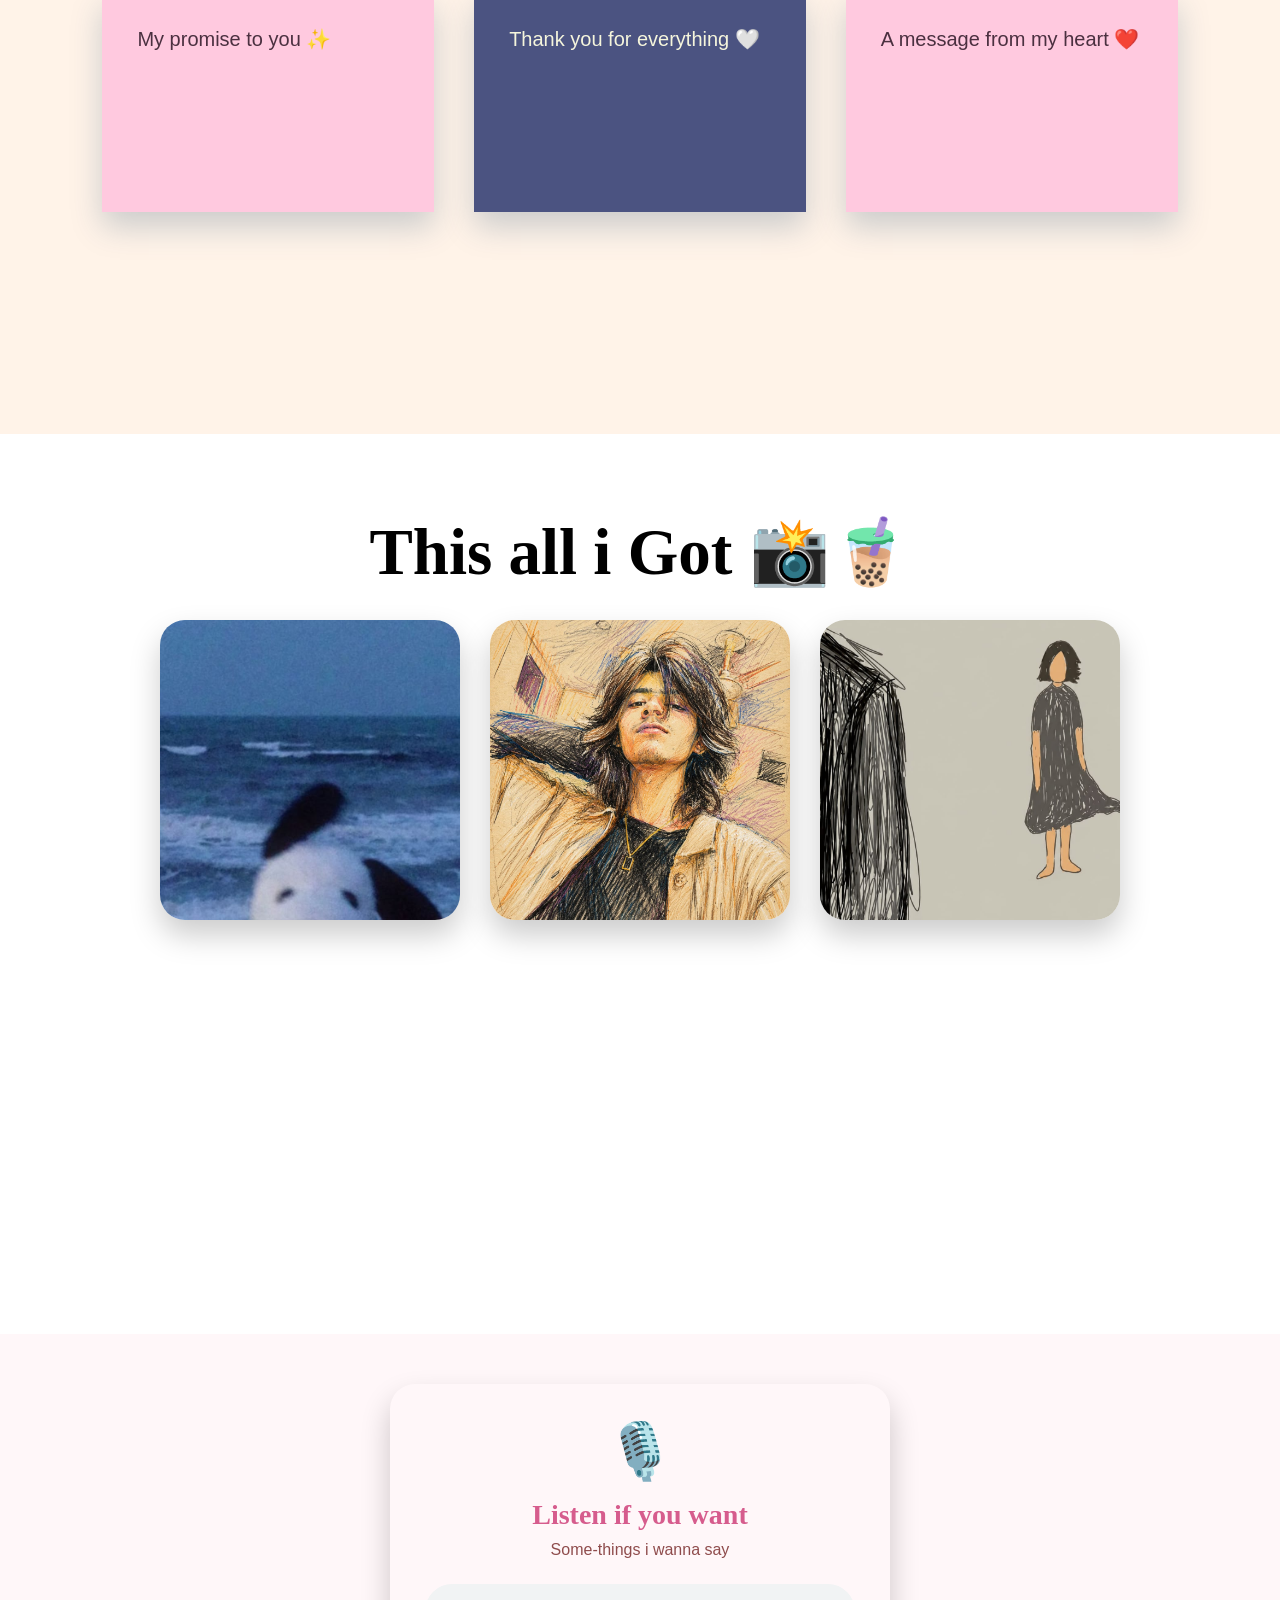
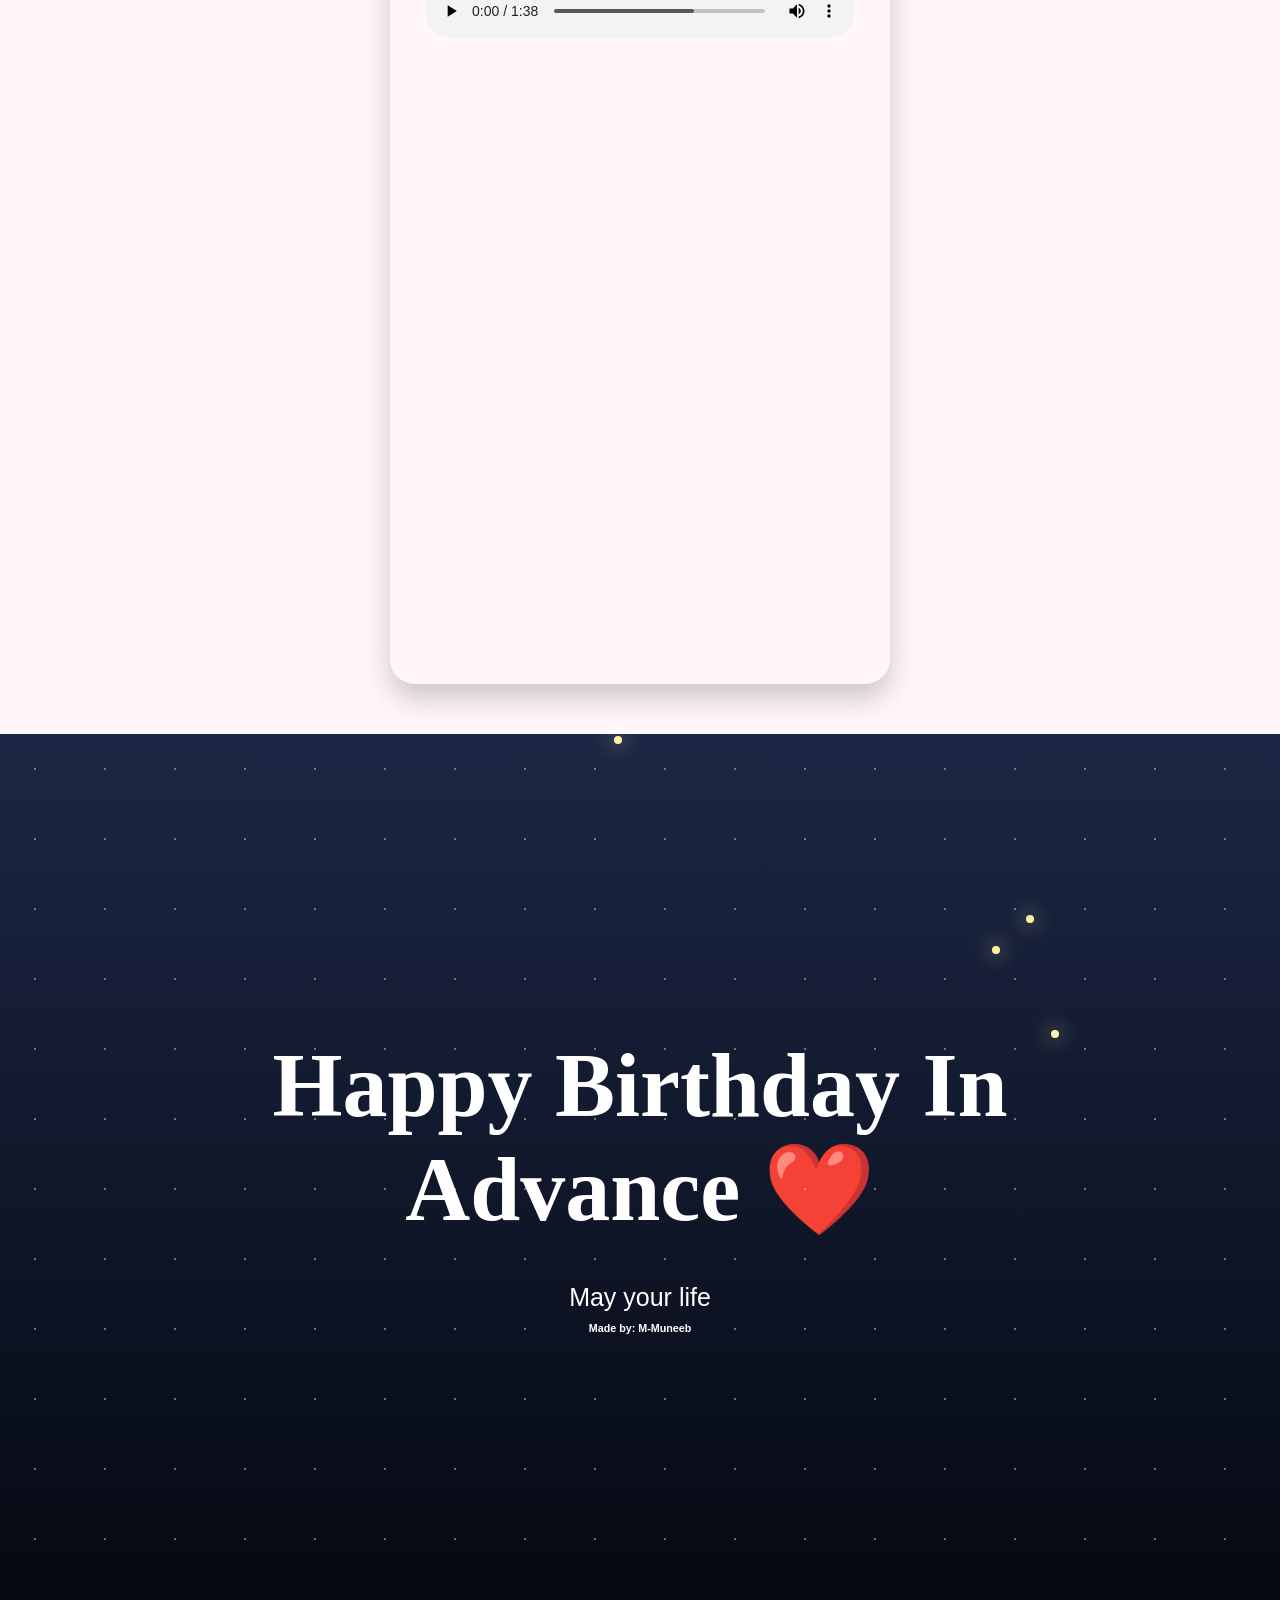
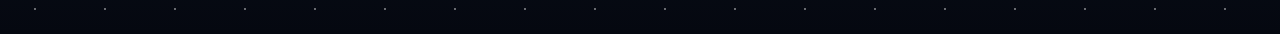
==== commit 8741d118: "Rename index (2).html to index.html" ====
--- a/index.html
+++ b/index.html
@@ -230,11 +230,11 @@
 <div class="photos">
 
 
-<img src="images/me.3.png">
-
-<img src="images/me.1.png">
-
-<img src="images/me.2.png">
+<img src="me.3.png">
+
+<img src="me.1.png">
+
+<img src="me.2.png">
 
 
 </div>
@@ -248,7 +248,7 @@
     <p>Some-things i wanna say</p>
 
     <audio controls>
-        <source src="audio/voice_message.mp3">
+        <source src="voice_message.mp3">
         Your browser does not support audio playback.
     </audio>
 </section>
@@ -281,7 +281,7 @@
 
 
 
-<audio id="music" src="audio/A Man Without Love LYRICS Video Engelbert Humperdinck 1968 Moon Knight Episode 1.mp3"></audio>
+<audio id="music" src="A Man Without Love LYRICS Video Engelbert Humperdinck 1968 Moon Knight Episode 1.mp3"></audio>
 
 
 <button class="music-btn" onclick="playMusic()">
@@ -296,4 +296,4 @@
 
 </body>
 
-</html>+</html>
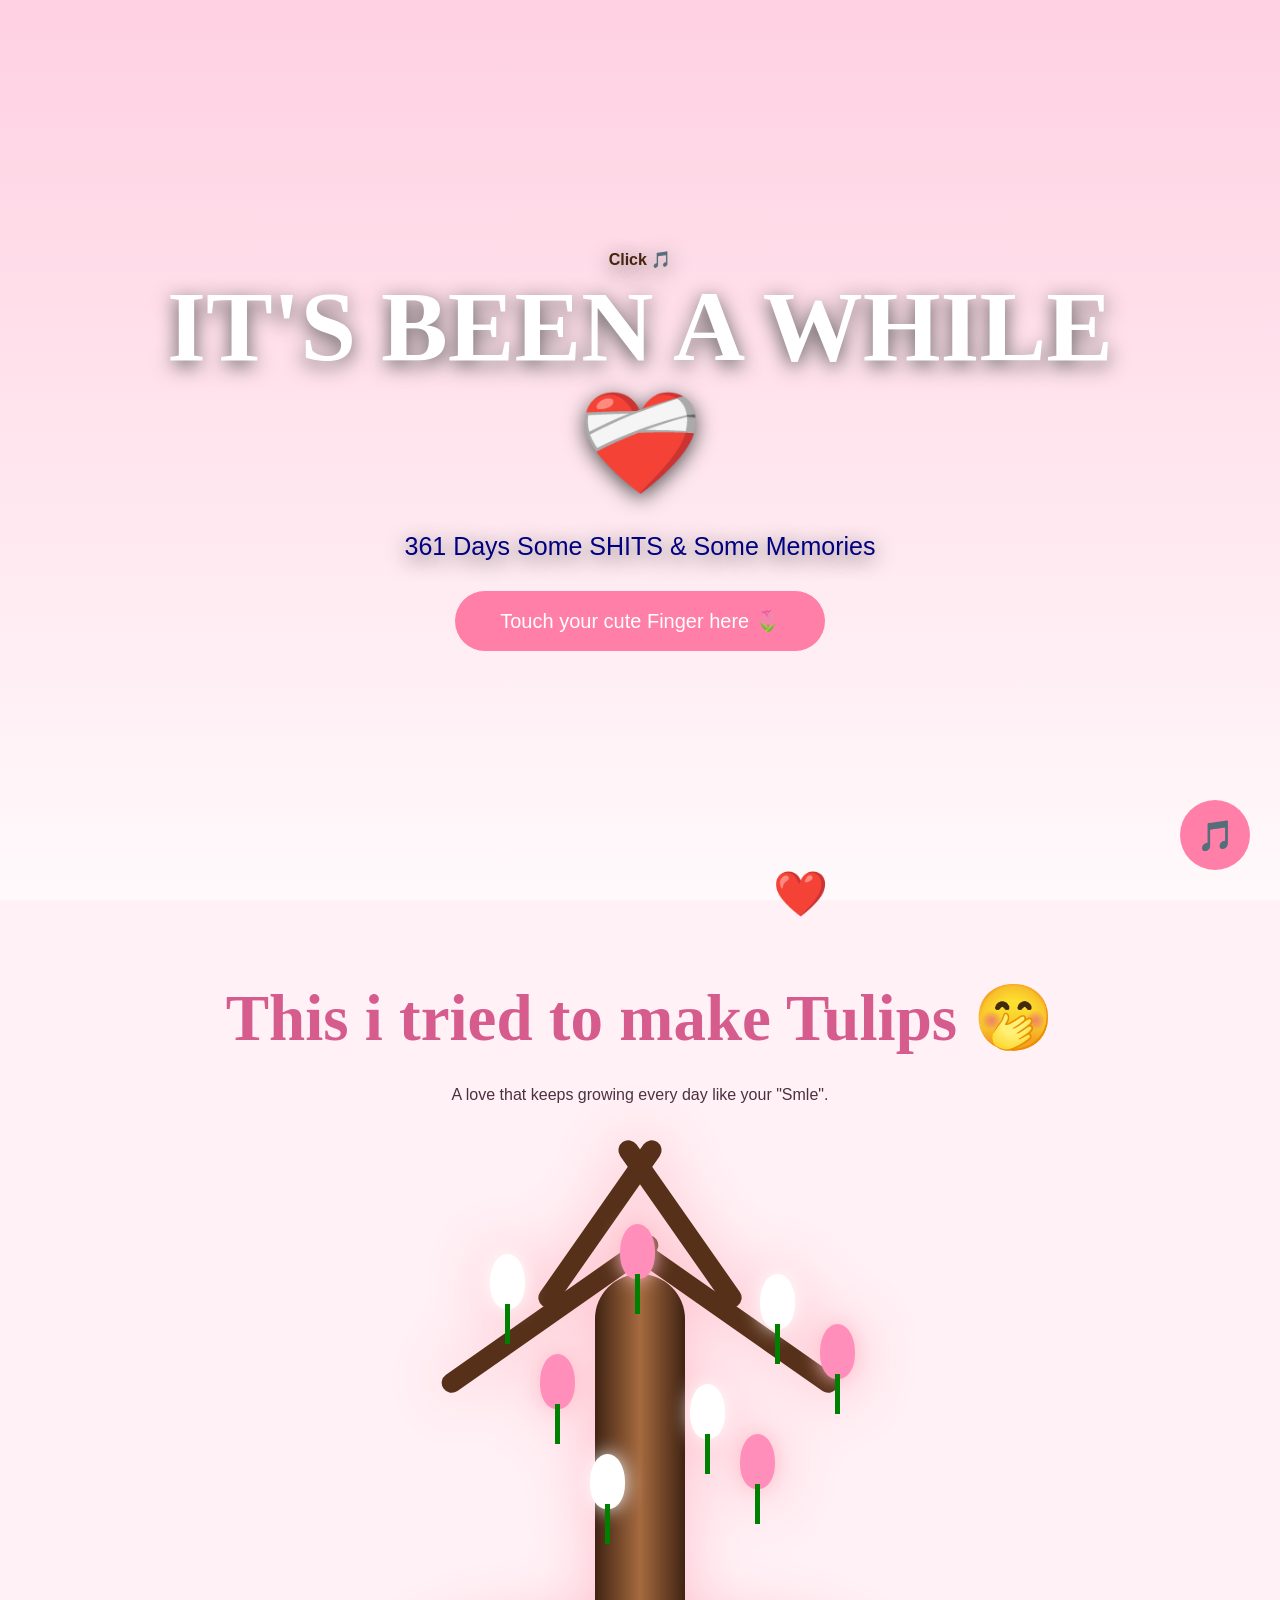
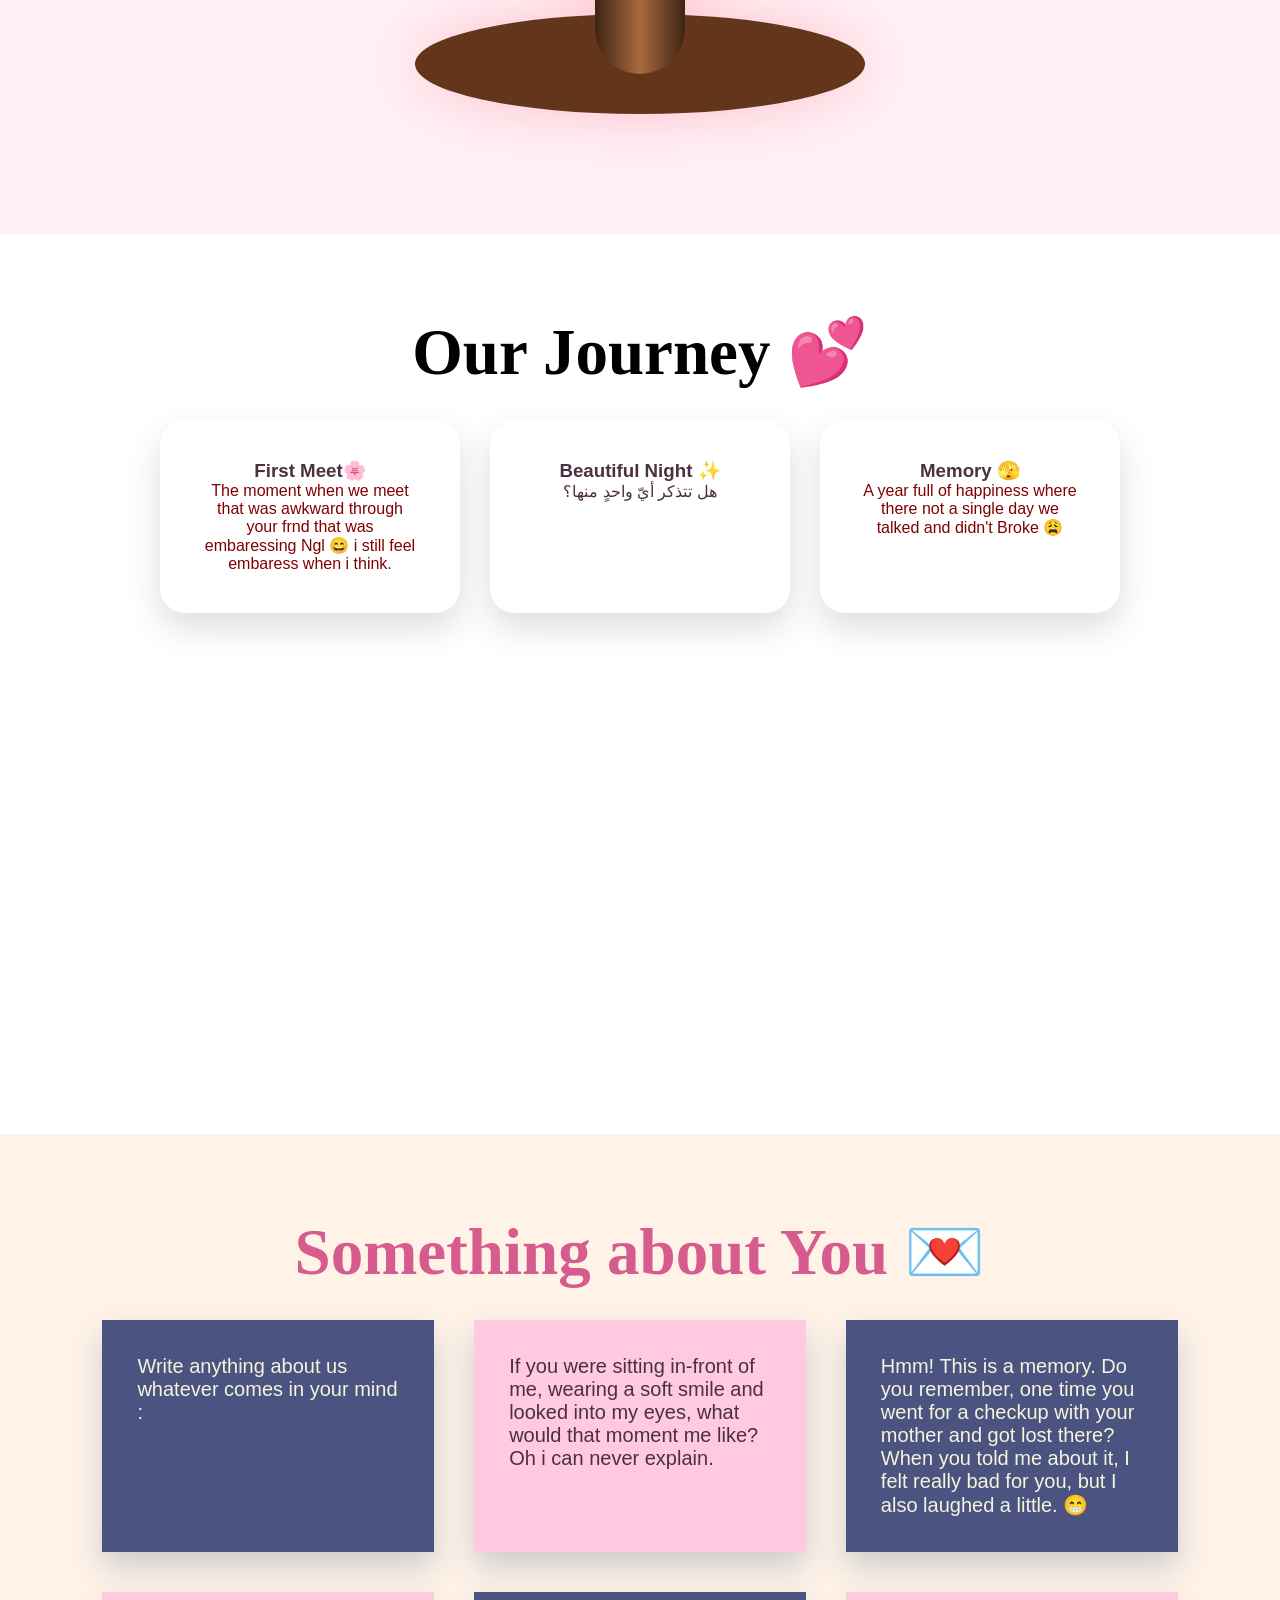
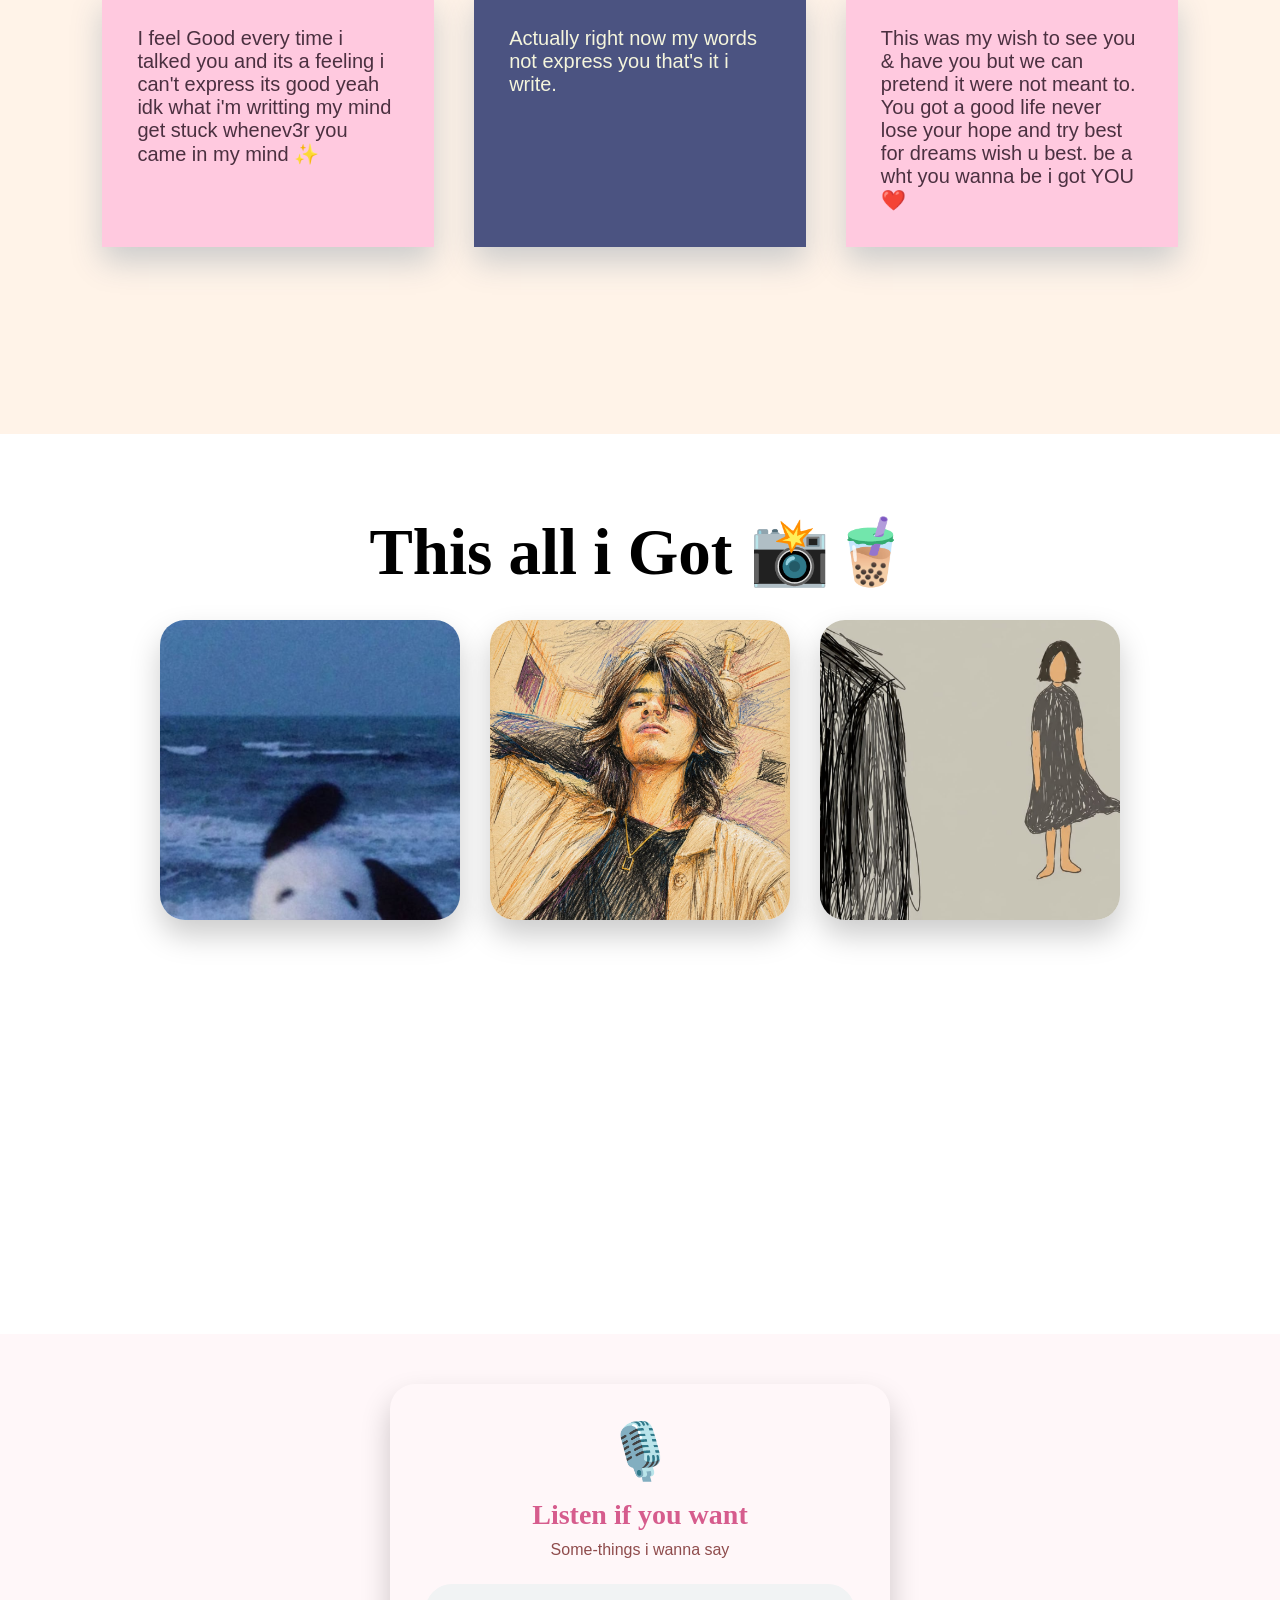
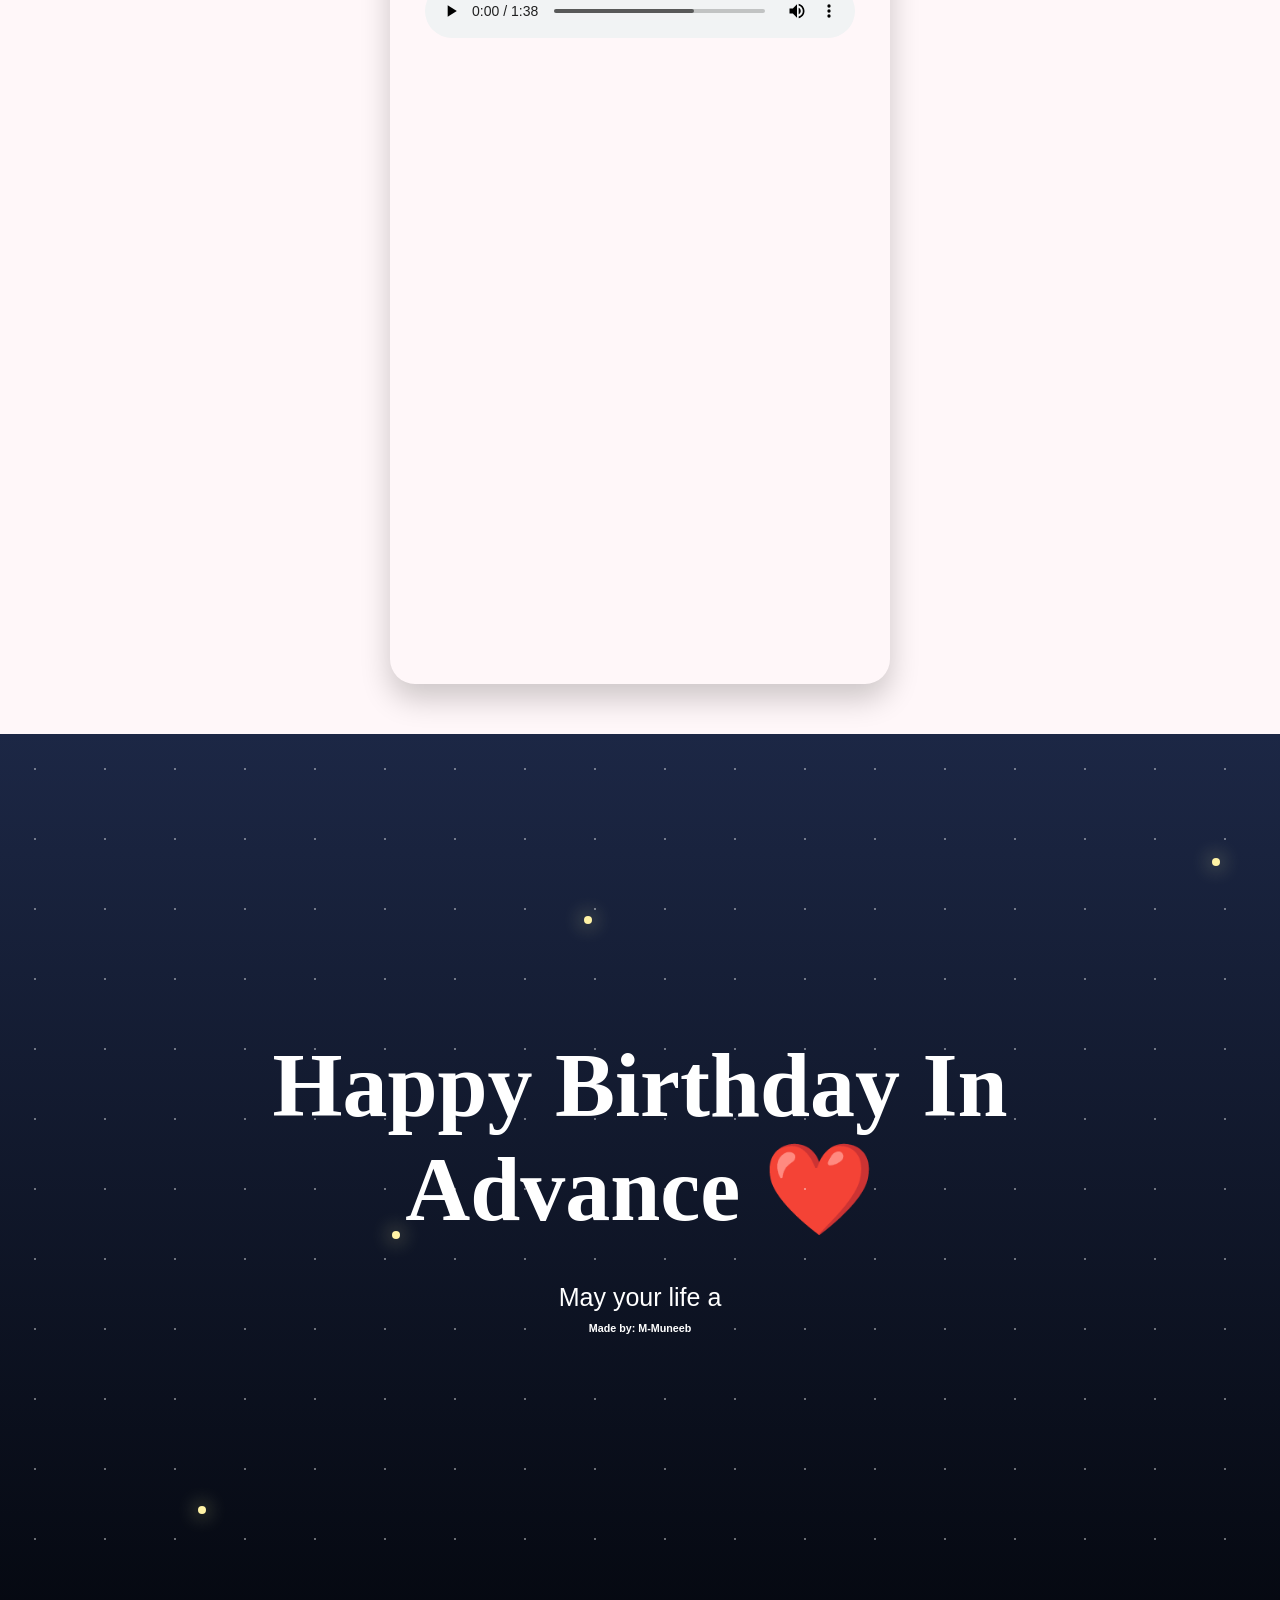
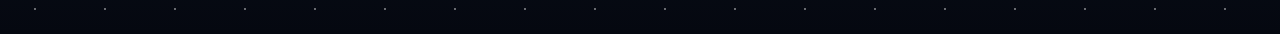
==== commit 288e84cb: "Update index.html" ====
--- a/index.html
+++ b/index.html
@@ -176,12 +176,12 @@
 
 
 <div style="color: beige;" class="note" contenteditable="true">
-Write your message here ❤️
+Write anything about us whatever comes in your mind :
 </div>
 
 
 <div class="note" contenteditable="true">
-A memory I love 🌷
+If you were sitting in-front of me, wearing a soft smile and looked into my eyes, what would that moment me like? Oh i can never explain.
 </div>
 
 
@@ -192,17 +192,17 @@
 
 
 <div class="note" contenteditable="true">
-My promise to you ✨
+I feel Good every time i talked you and its a feeling i can't express its good yeah idk what i'm writting my mind get stuck whenev3r you came in my mind ✨
 </div>
 
 
 <div style="color: beige;" class="note" contenteditable="true">
-Thank you for everything 🤍
+Actually right now my words not express you that's it i write.
 </div>
 
 
 <div class="note" contenteditable="true">
-A message from my heart ❤️
+This was my wish to see you & have you but we can pretend it were not meant to. You got a good life never lose your hope and try best for dreams wish u best. be a wht you wanna be i got YOU ❤️
 </div>
 
 
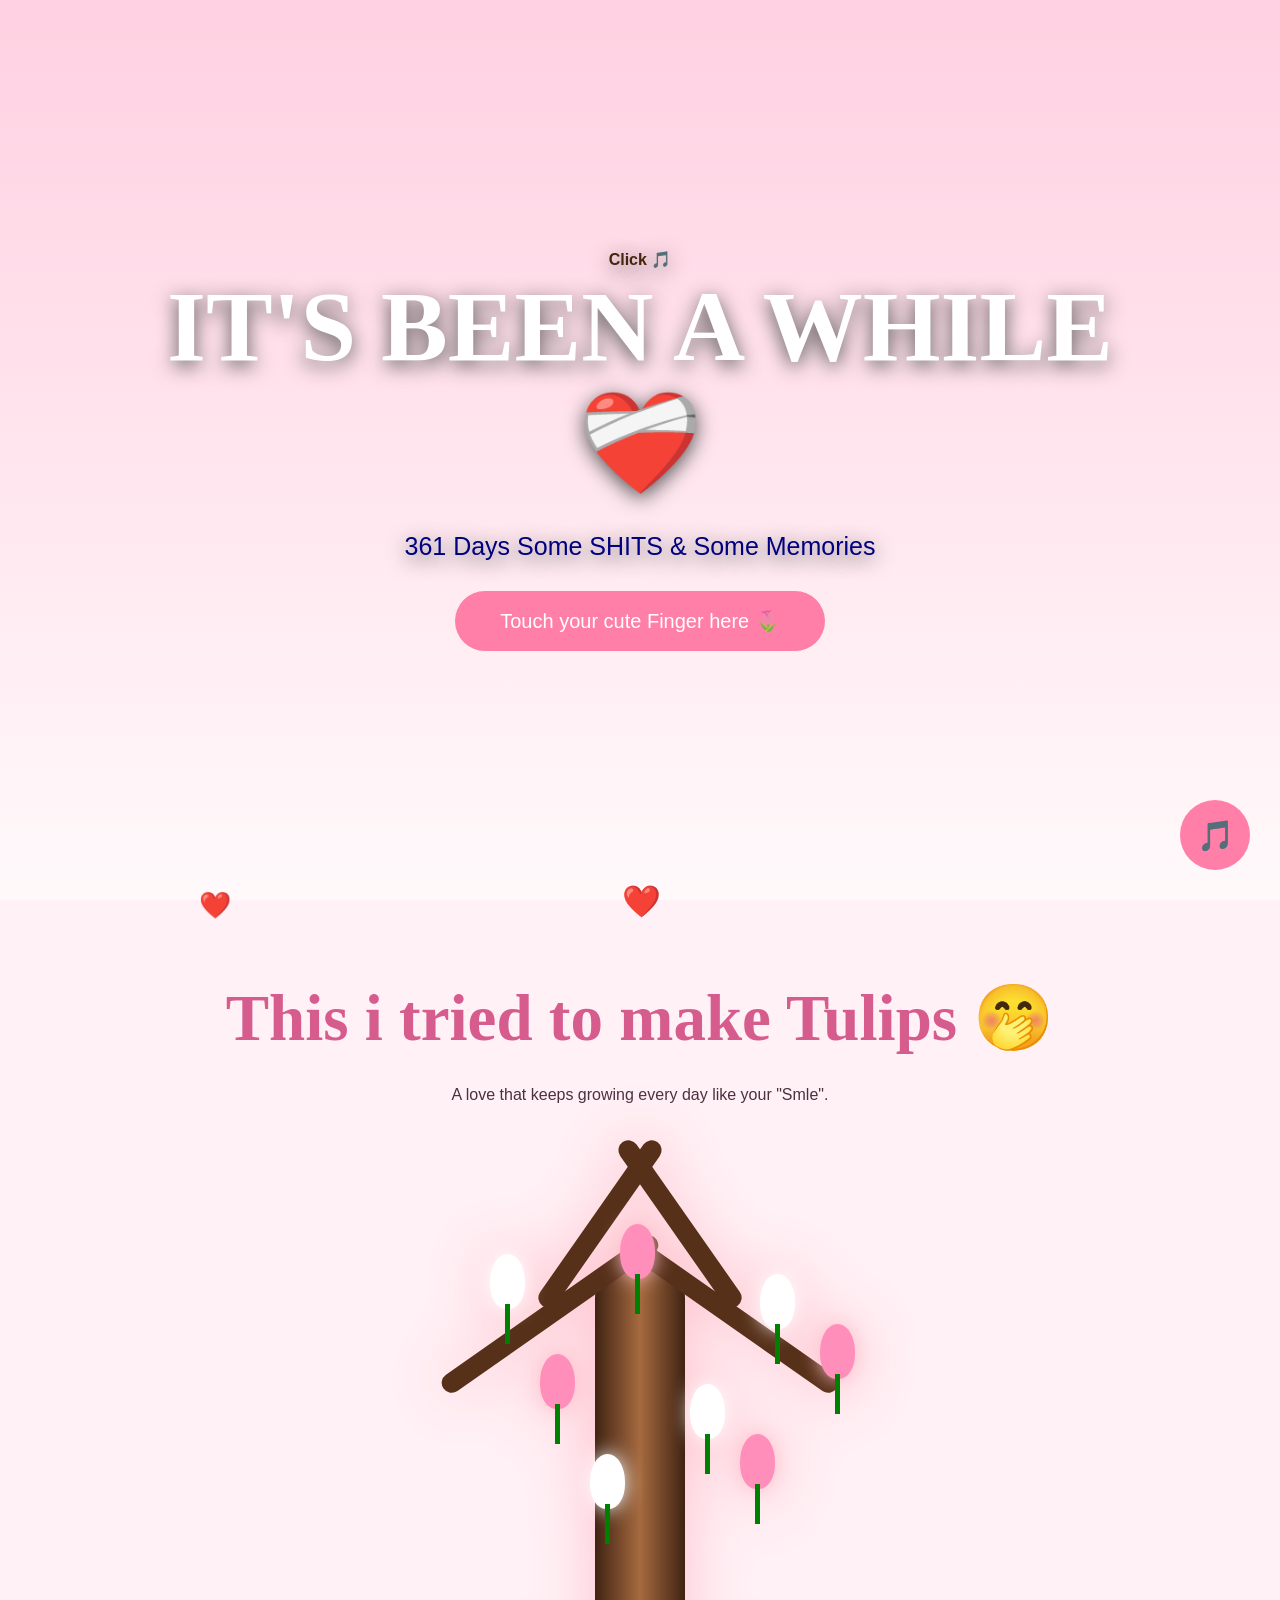
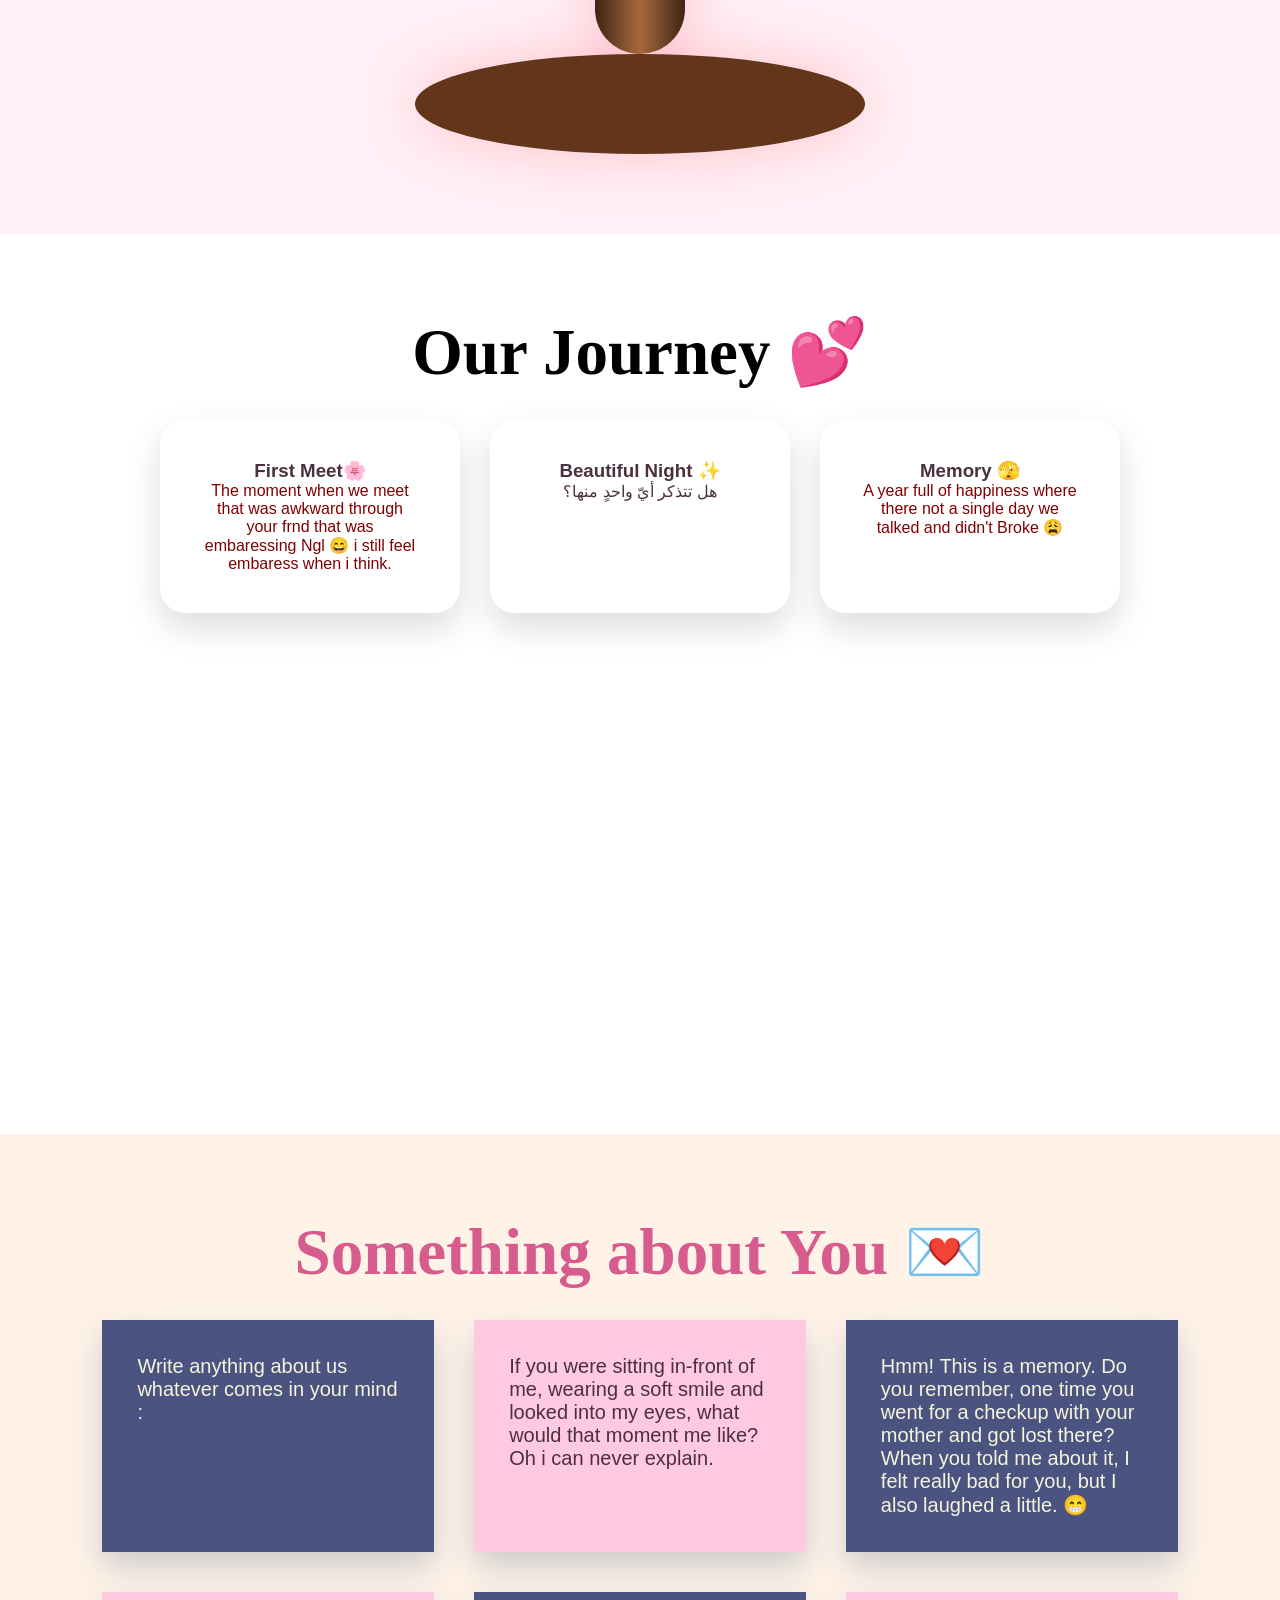
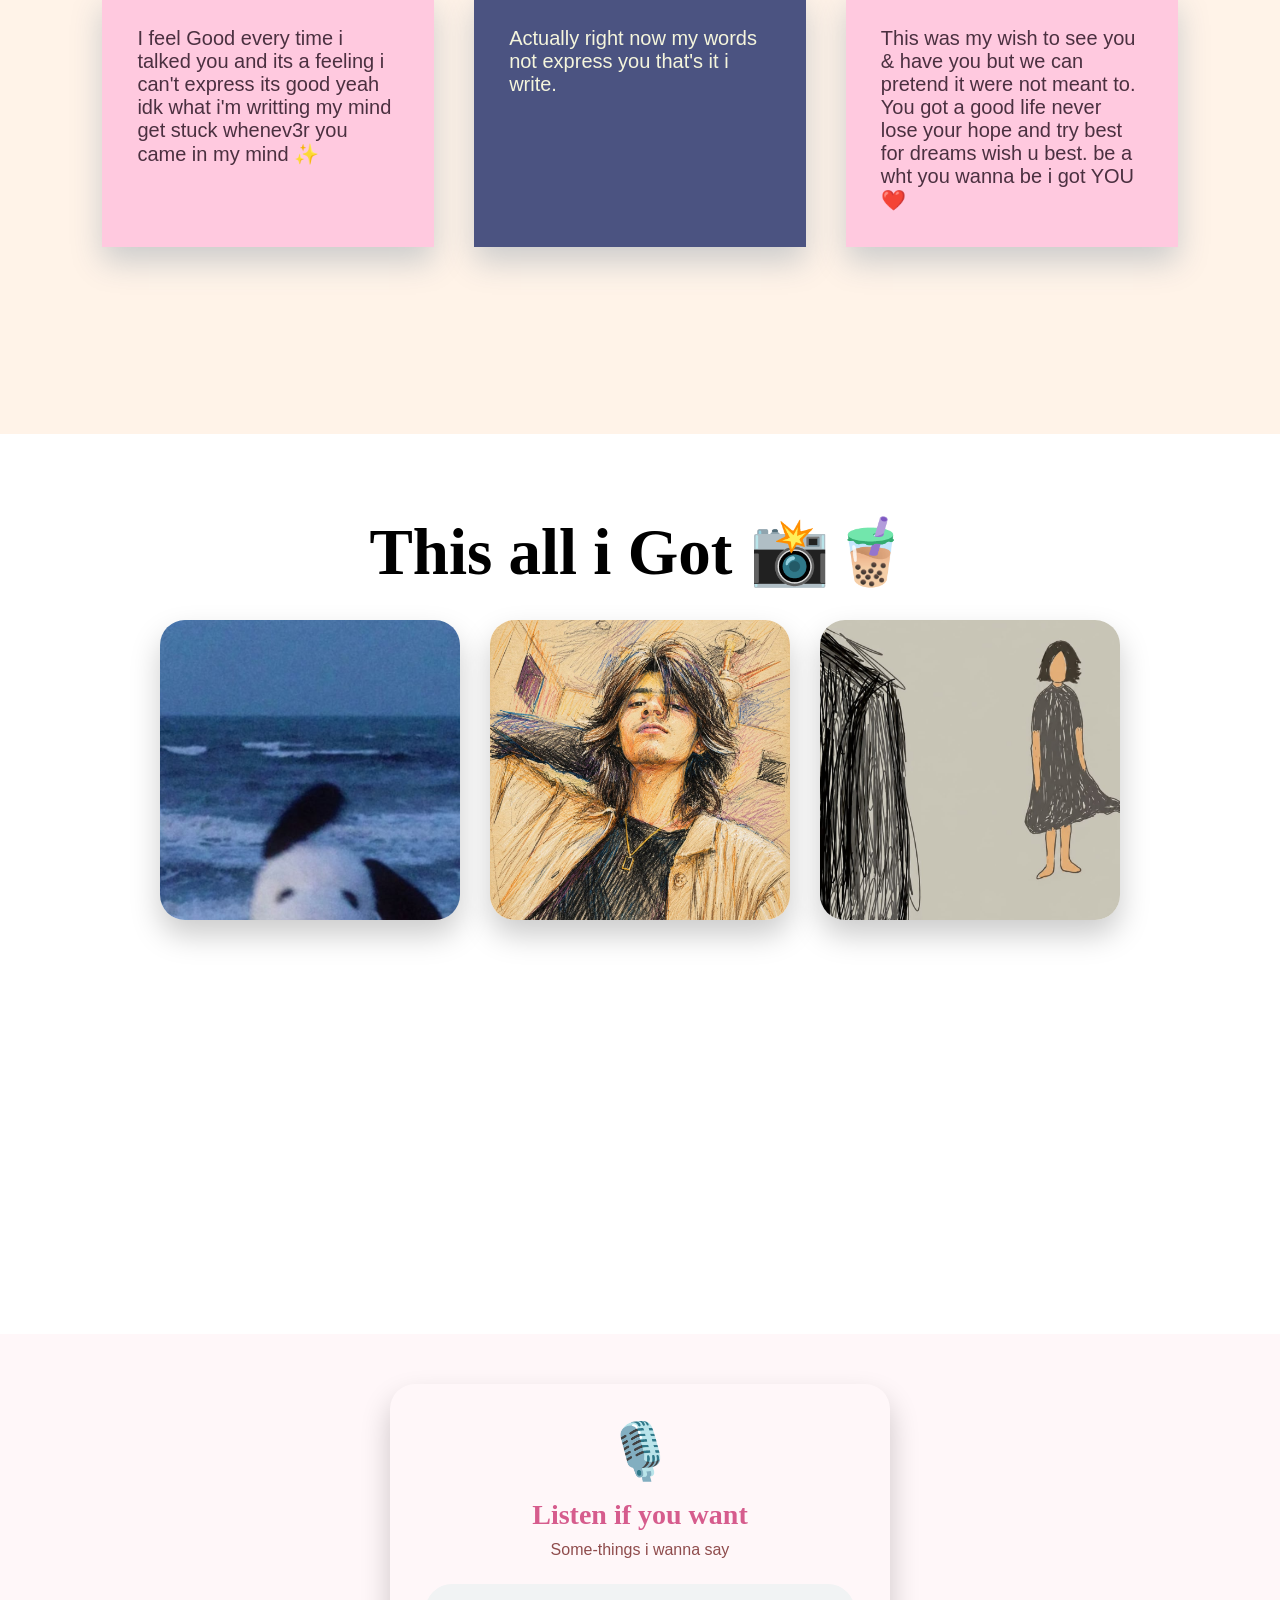
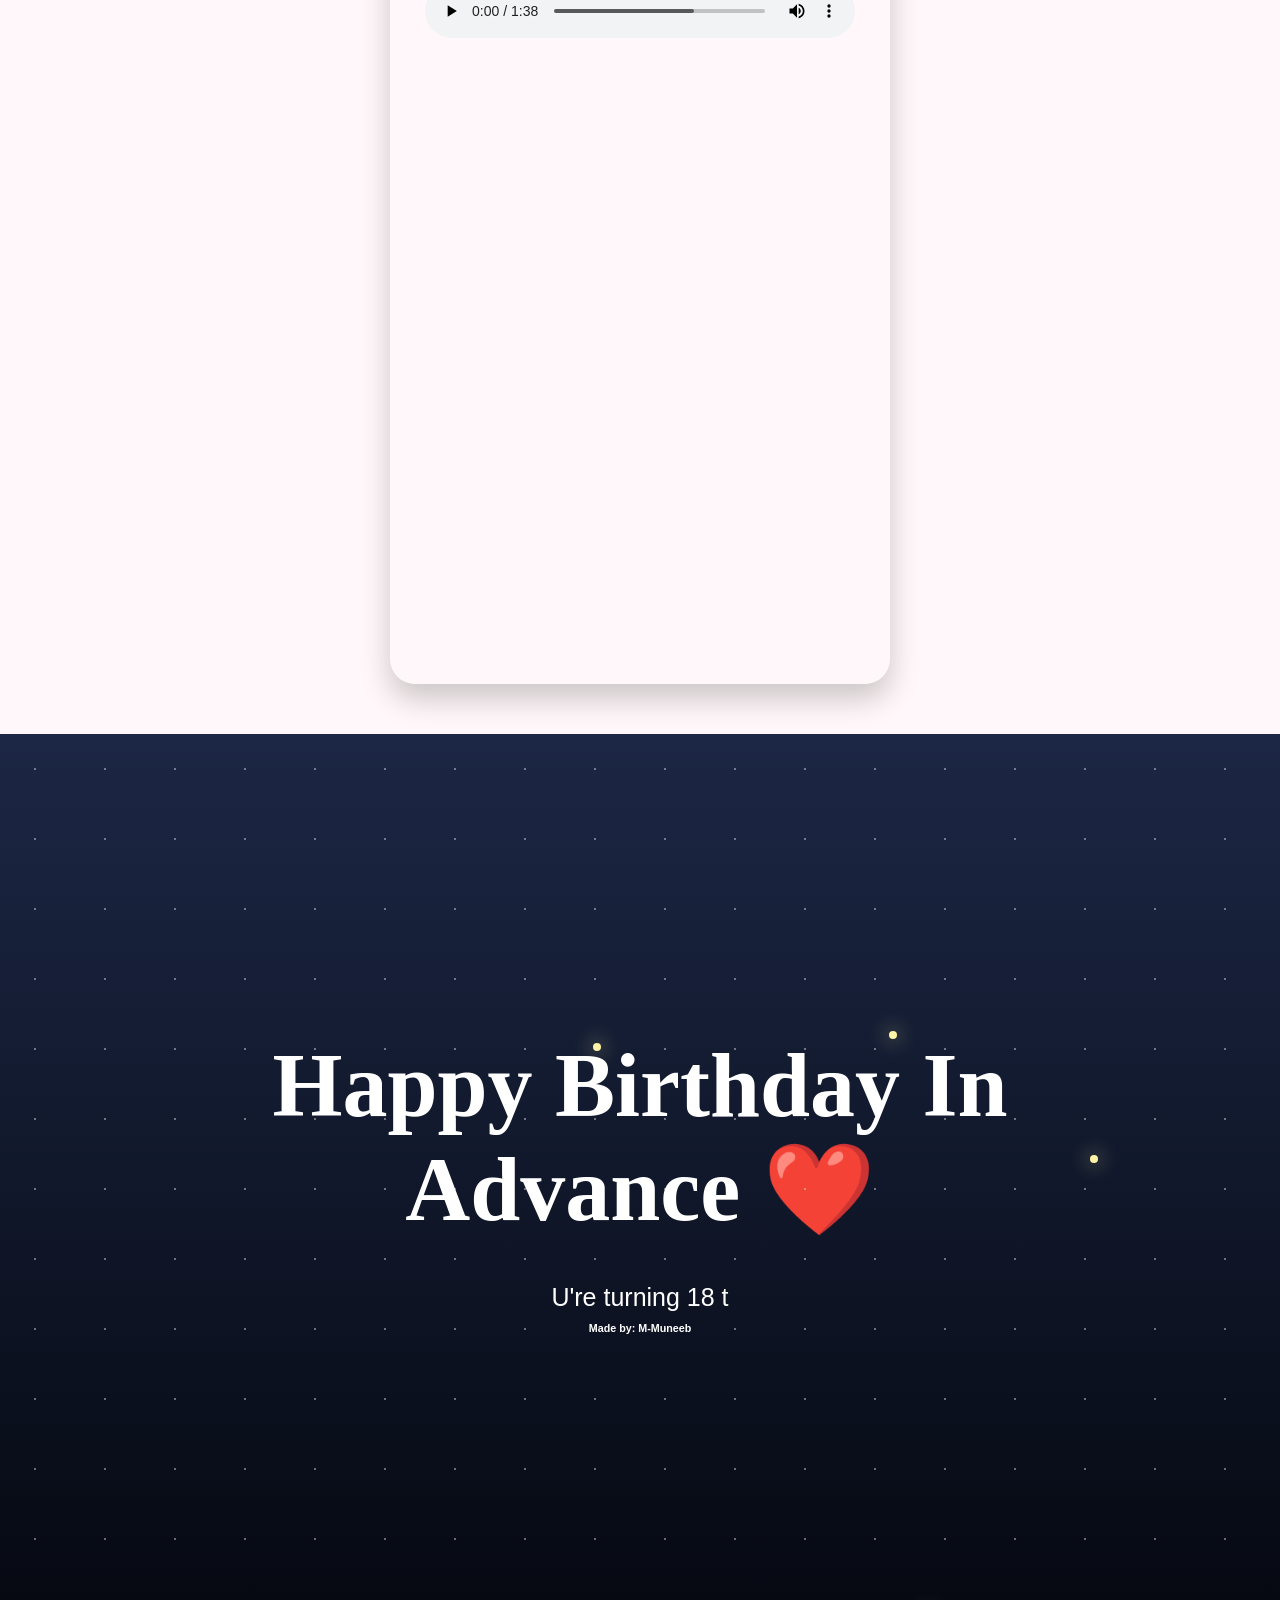
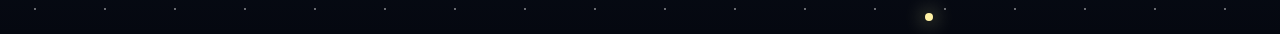
==== commit 133bb51e: "Update index.html" ====
--- a/index.html
+++ b/index.html
@@ -266,7 +266,7 @@
 
 
 <p>
-May your life always filled with
+U're turning 18 ths year May your life always filled with
 happiness and Growing. Gooodbye
 </p>
 
--- a/style.css
+++ b/style.css
@@ -177,7 +177,7 @@
 
 position:absolute;
 
-bottom:80px;
+bottom:100px;
 
 left:50%;
 
@@ -206,7 +206,7 @@
 
 position:absolute;
 
-bottom:40px;
+bottom:0px;
 
 left:50%;
 
@@ -1319,4 +1319,4 @@
 .voice-card audio {
     width: 100%;
     border-radius: 15px;
-}+}
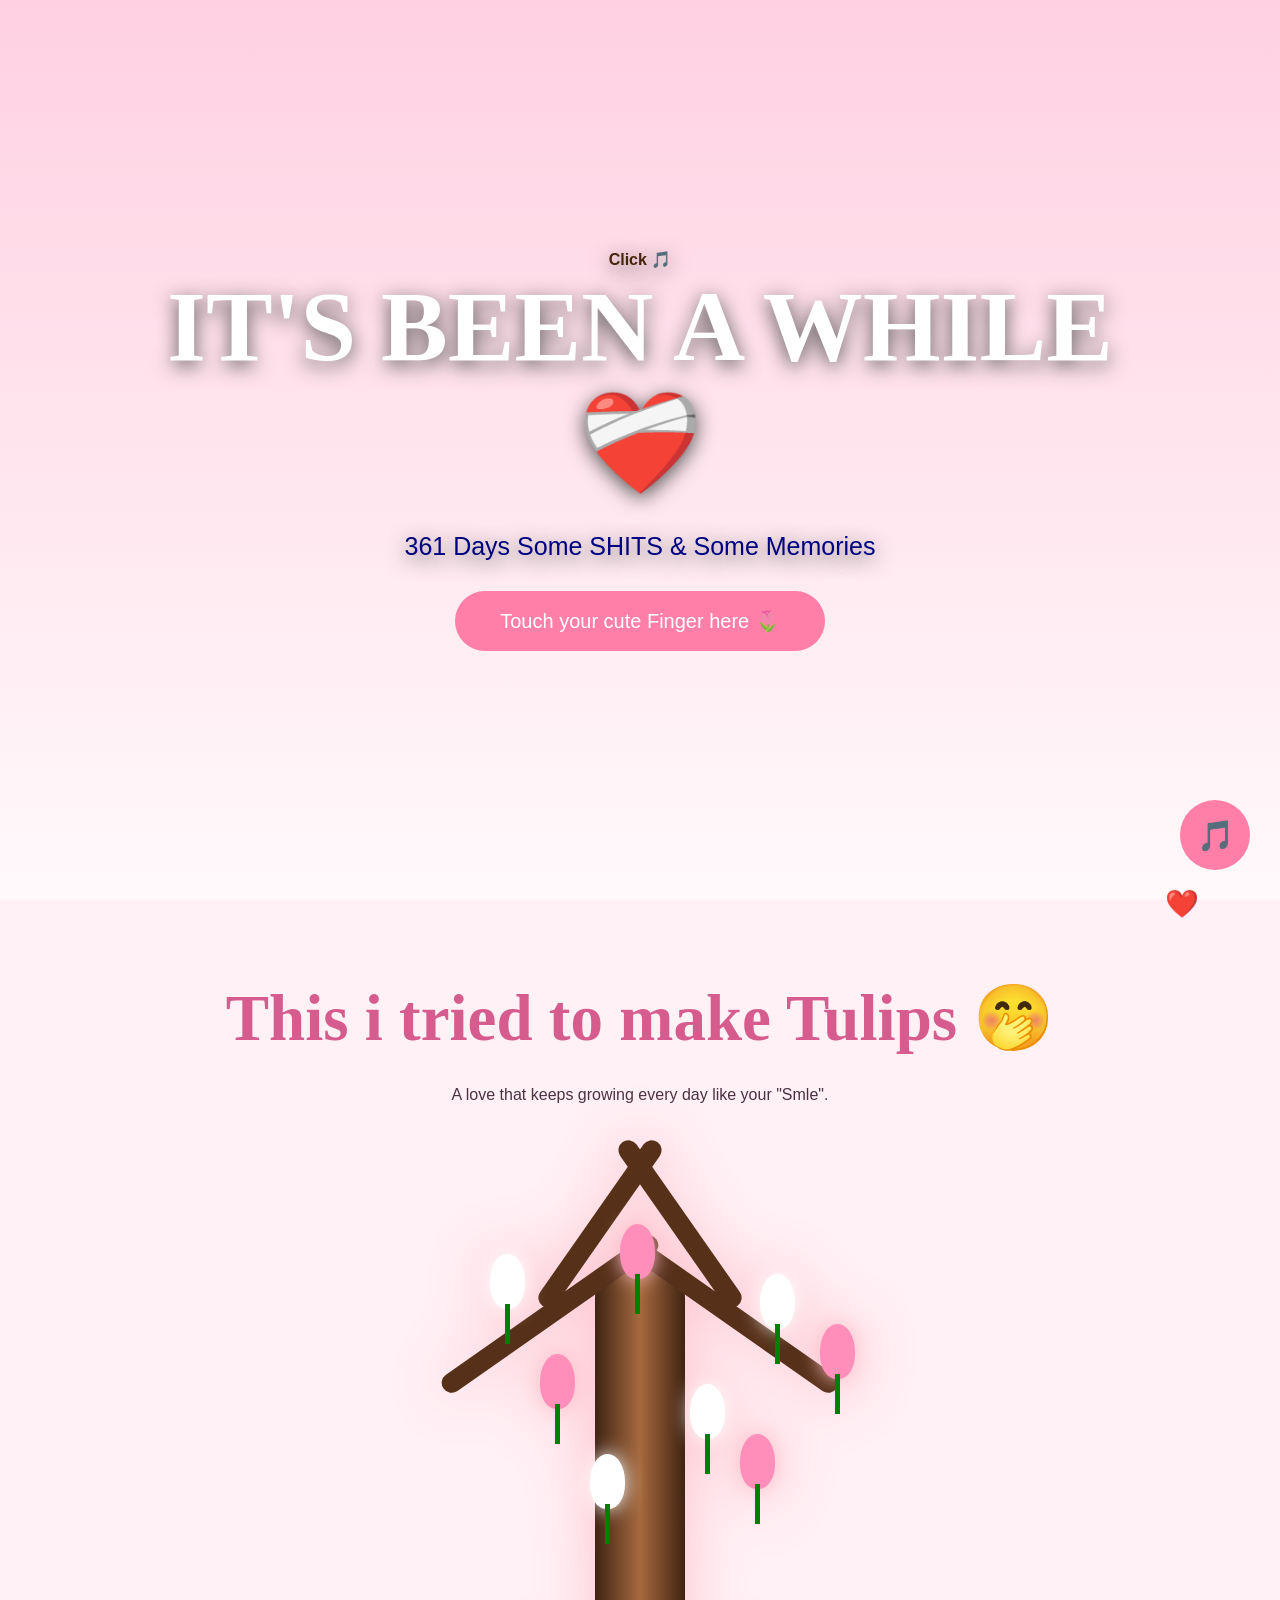
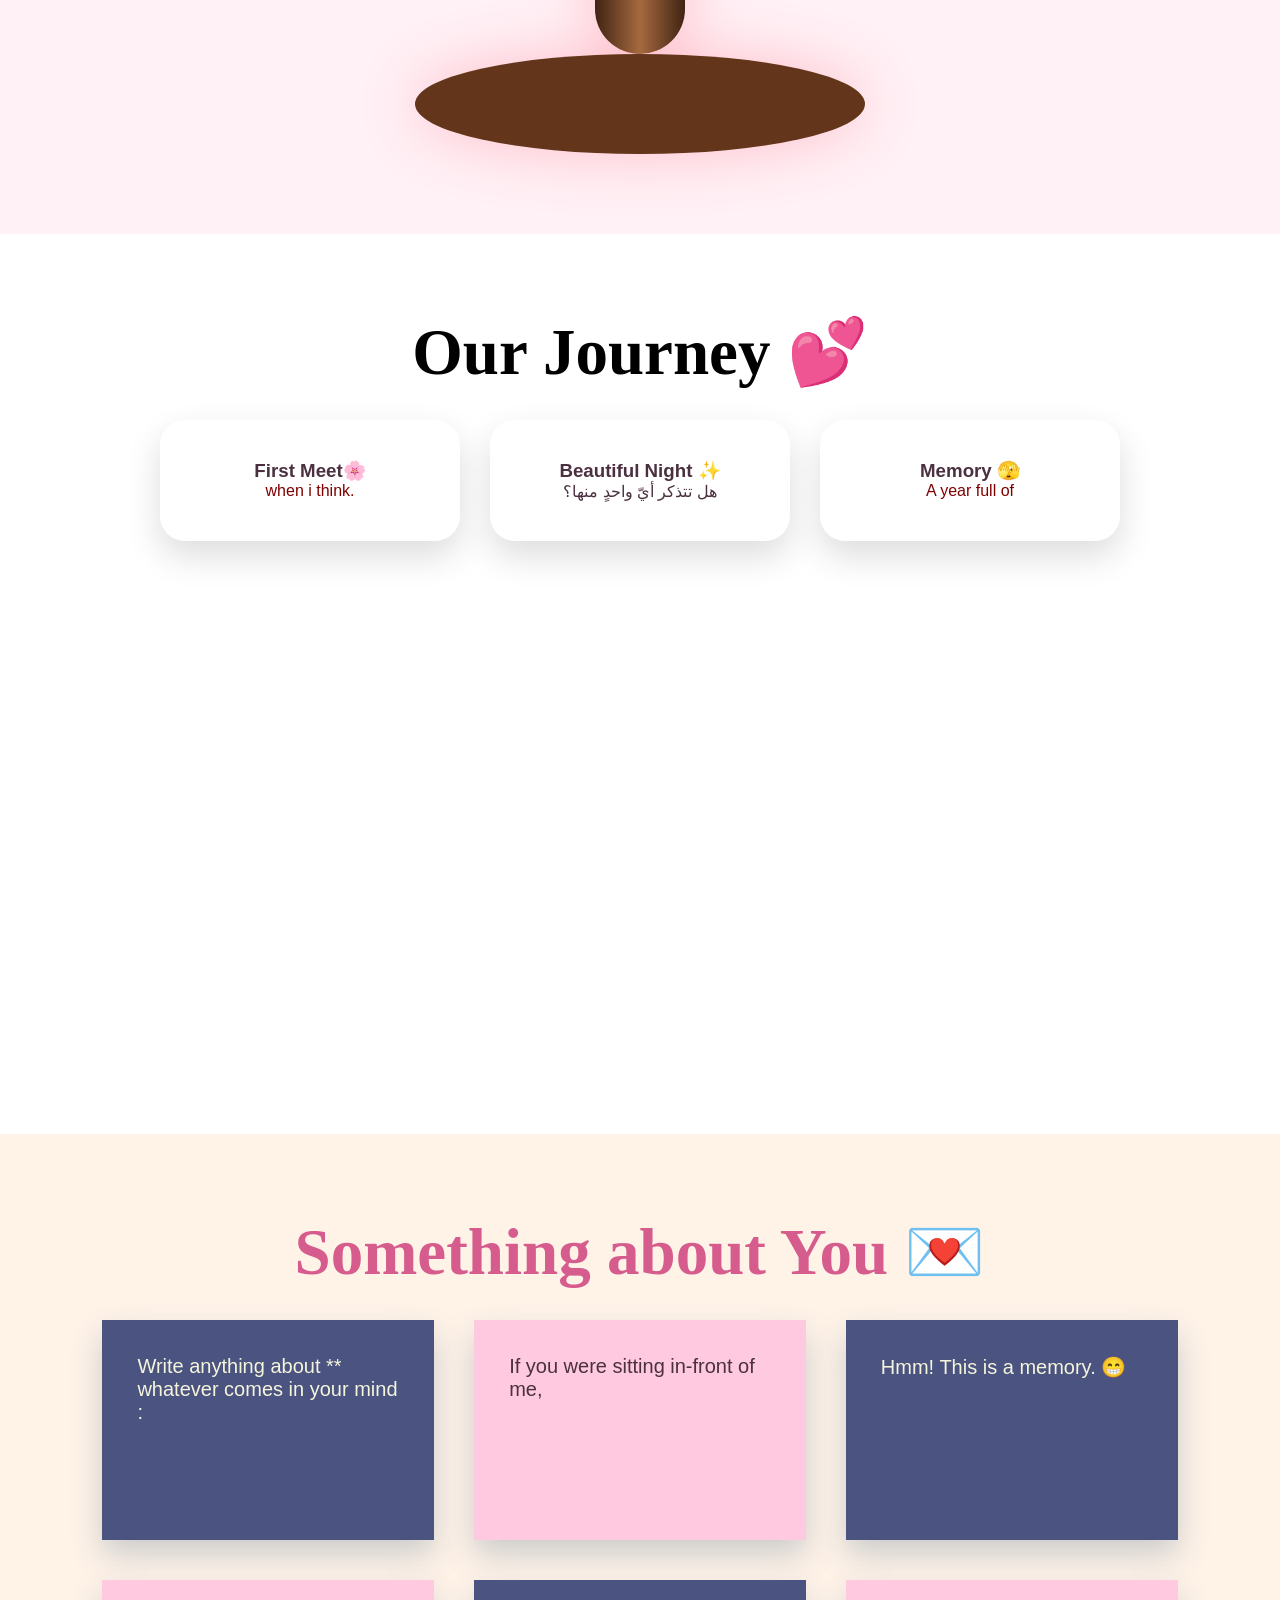
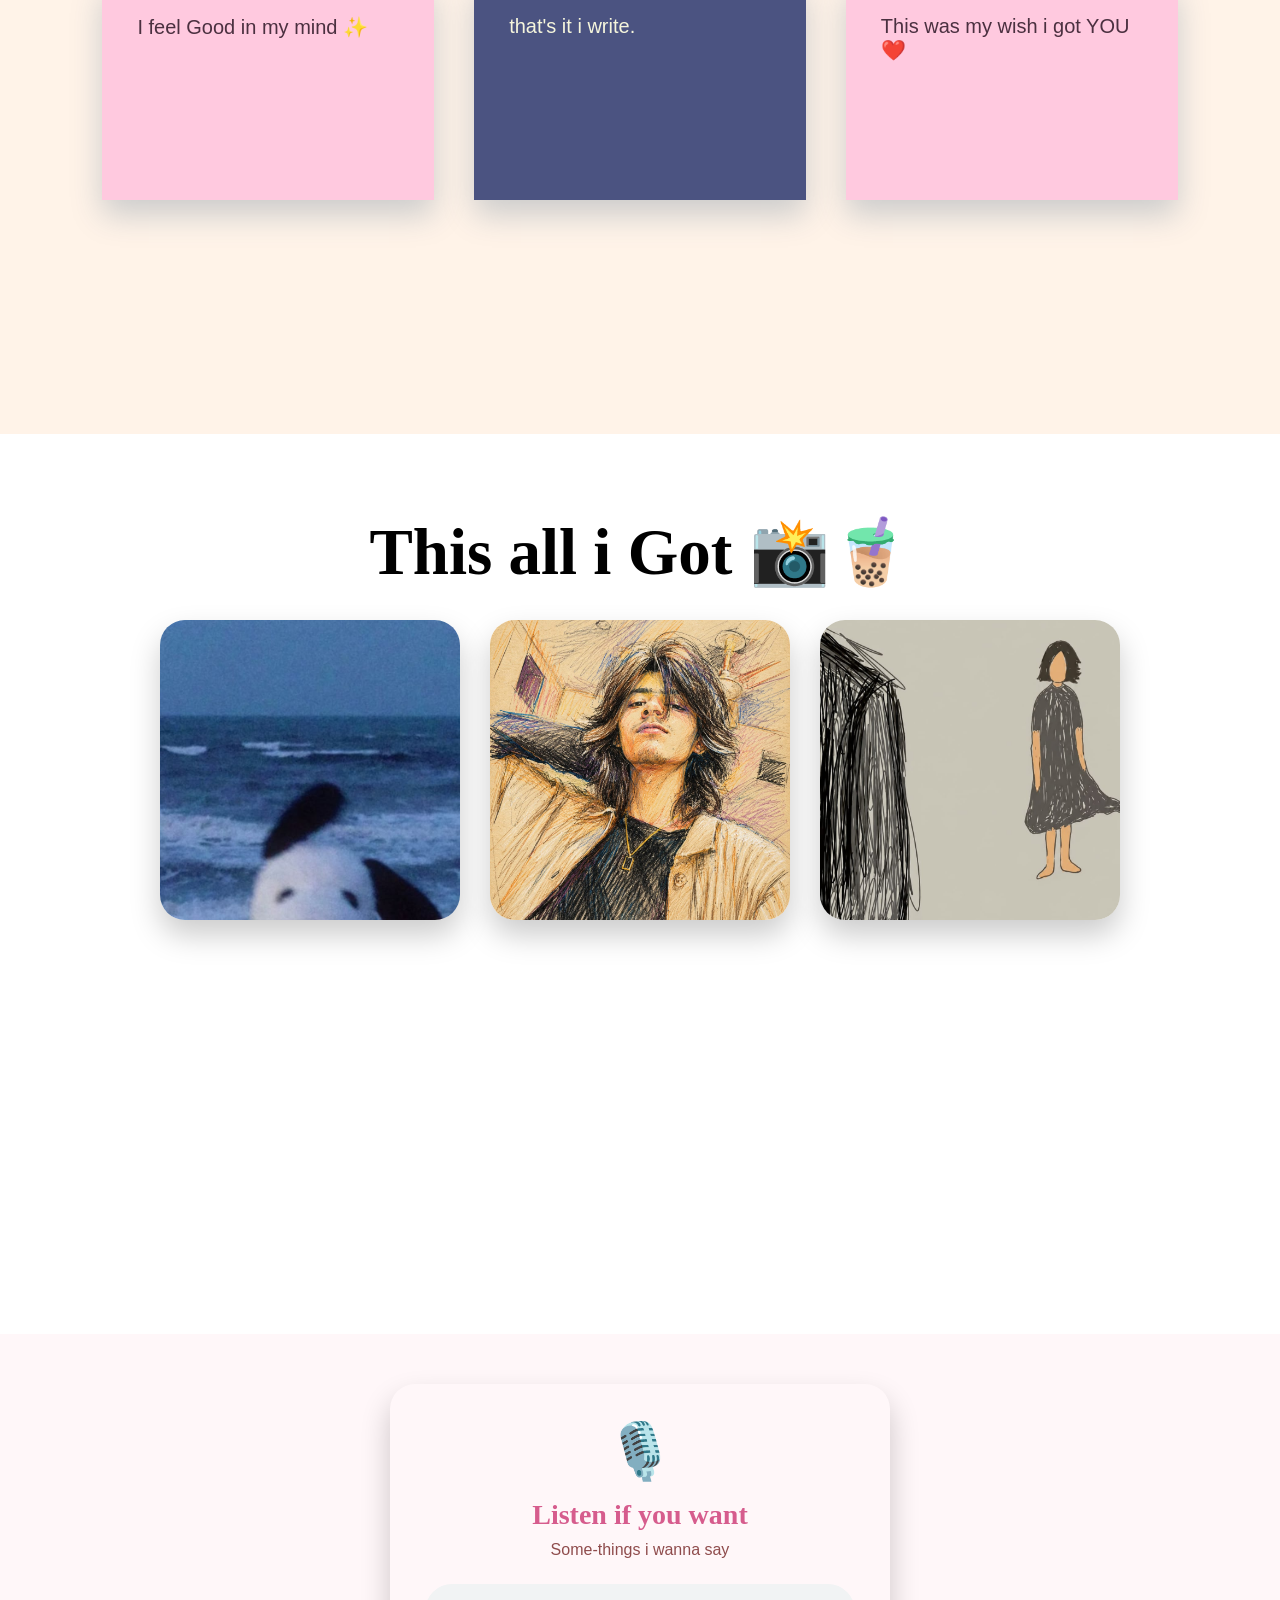
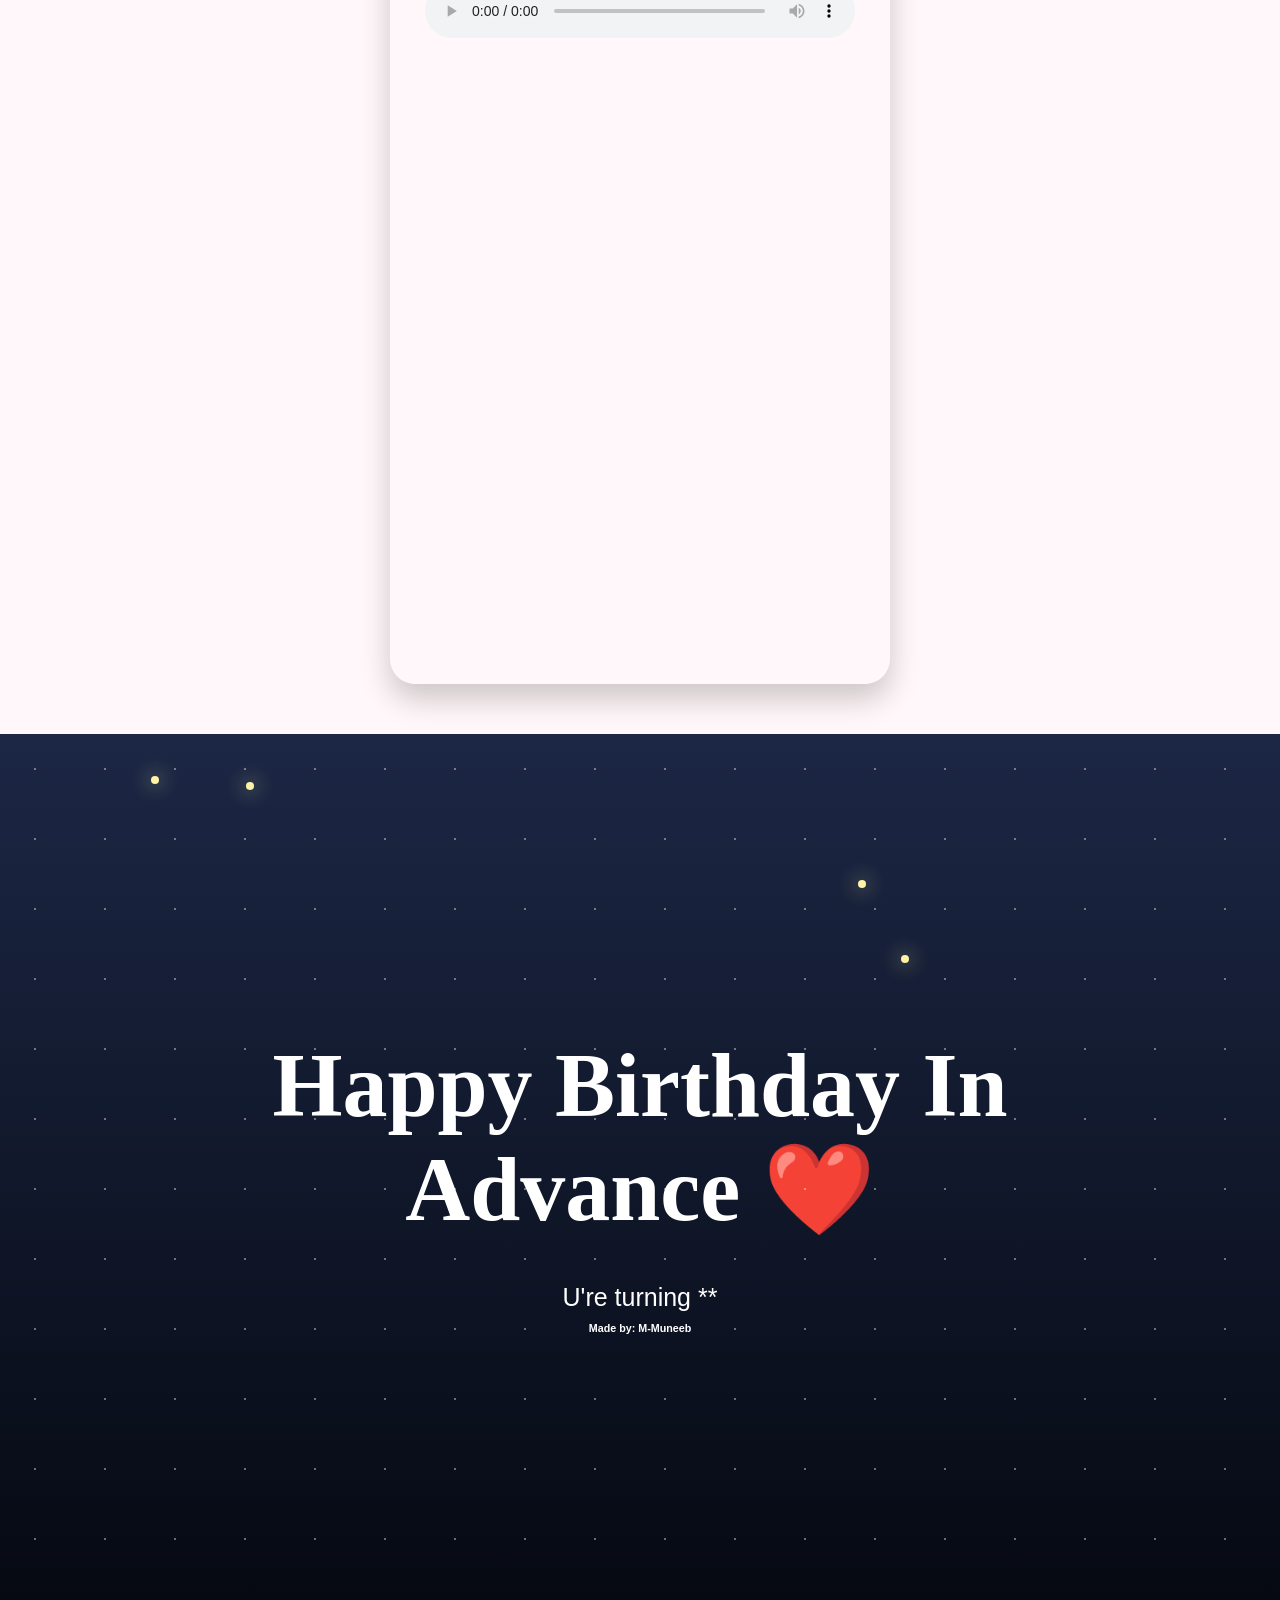
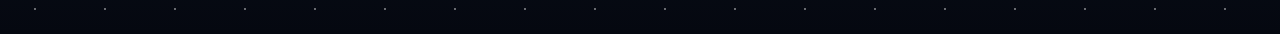
==== commit c2dac127: "Update index.html" ====
--- a/index.html
+++ b/index.html
@@ -6,7 +6,7 @@
 <meta charset="UTF-8">
 <meta name="viewport" content="width=device-width, initial-scale=1.0">
 
-<title>YOU'were MY 🫀</title>
+<title>YOU'were MY **</title>
 
 <link rel="stylesheet" href="style.css">
 
@@ -118,7 +118,7 @@
 </h3>
 
 <p style="color: maroon;">
-The moment when we meet that was awkward through your frnd that was embaressing Ngl 😄 i still feel embaress when i think. 
+when i think. 
 </p>
 
 </div>
@@ -146,7 +146,7 @@
 </h3>
 
 <p style="color: maroon;">
-A year full of happiness where there not a single day we talked and didn't Broke 😩
+A year full of
 </p>
 
 </div>
@@ -176,33 +176,33 @@
 
 
 <div style="color: beige;" class="note" contenteditable="true">
-Write anything about us whatever comes in your mind :
+Write anything about ** whatever comes in your mind :
 </div>
 
 
 <div class="note" contenteditable="true">
-If you were sitting in-front of me, wearing a soft smile and looked into my eyes, what would that moment me like? Oh i can never explain.
+If you were sitting in-front of me, 
 </div>
 
 
 <div style="color: beige;" class="note" contenteditable="true">
-Hmm! This is a memory. Do you remember, one time you went for a checkup with your mother and got lost there? When you told me about it, I felt really bad for you, but I also laughed a little.
+Hmm! This is a memory.
 😁
 </div>
 
 
 <div class="note" contenteditable="true">
-I feel Good every time i talked you and its a feeling i can't express its good yeah idk what i'm writting my mind get stuck whenev3r you came in my mind ✨
+I feel Good in my mind ✨
 </div>
 
 
 <div style="color: beige;" class="note" contenteditable="true">
-Actually right now my words not express you that's it i write.
+that's it i write.
 </div>
 
 
 <div class="note" contenteditable="true">
-This was my wish to see you & have you but we can pretend it were not meant to. You got a good life never lose your hope and try best for dreams wish u best. be a wht you wanna be i got YOU ❤️
+This was my wish i got YOU ❤️
 </div>
 
 
@@ -248,7 +248,7 @@
     <p>Some-things i wanna say</p>
 
     <audio controls>
-        <source src="voice_message.mp3">
+        <source src=>
         Your browser does not support audio playback.
     </audio>
 </section>
@@ -266,7 +266,7 @@
 
 
 <p>
-U're turning 18 ths year May your life always filled with
+U're turning ** ths year May your life always filled with
 happiness and Growing. Gooodbye
 </p>
 
